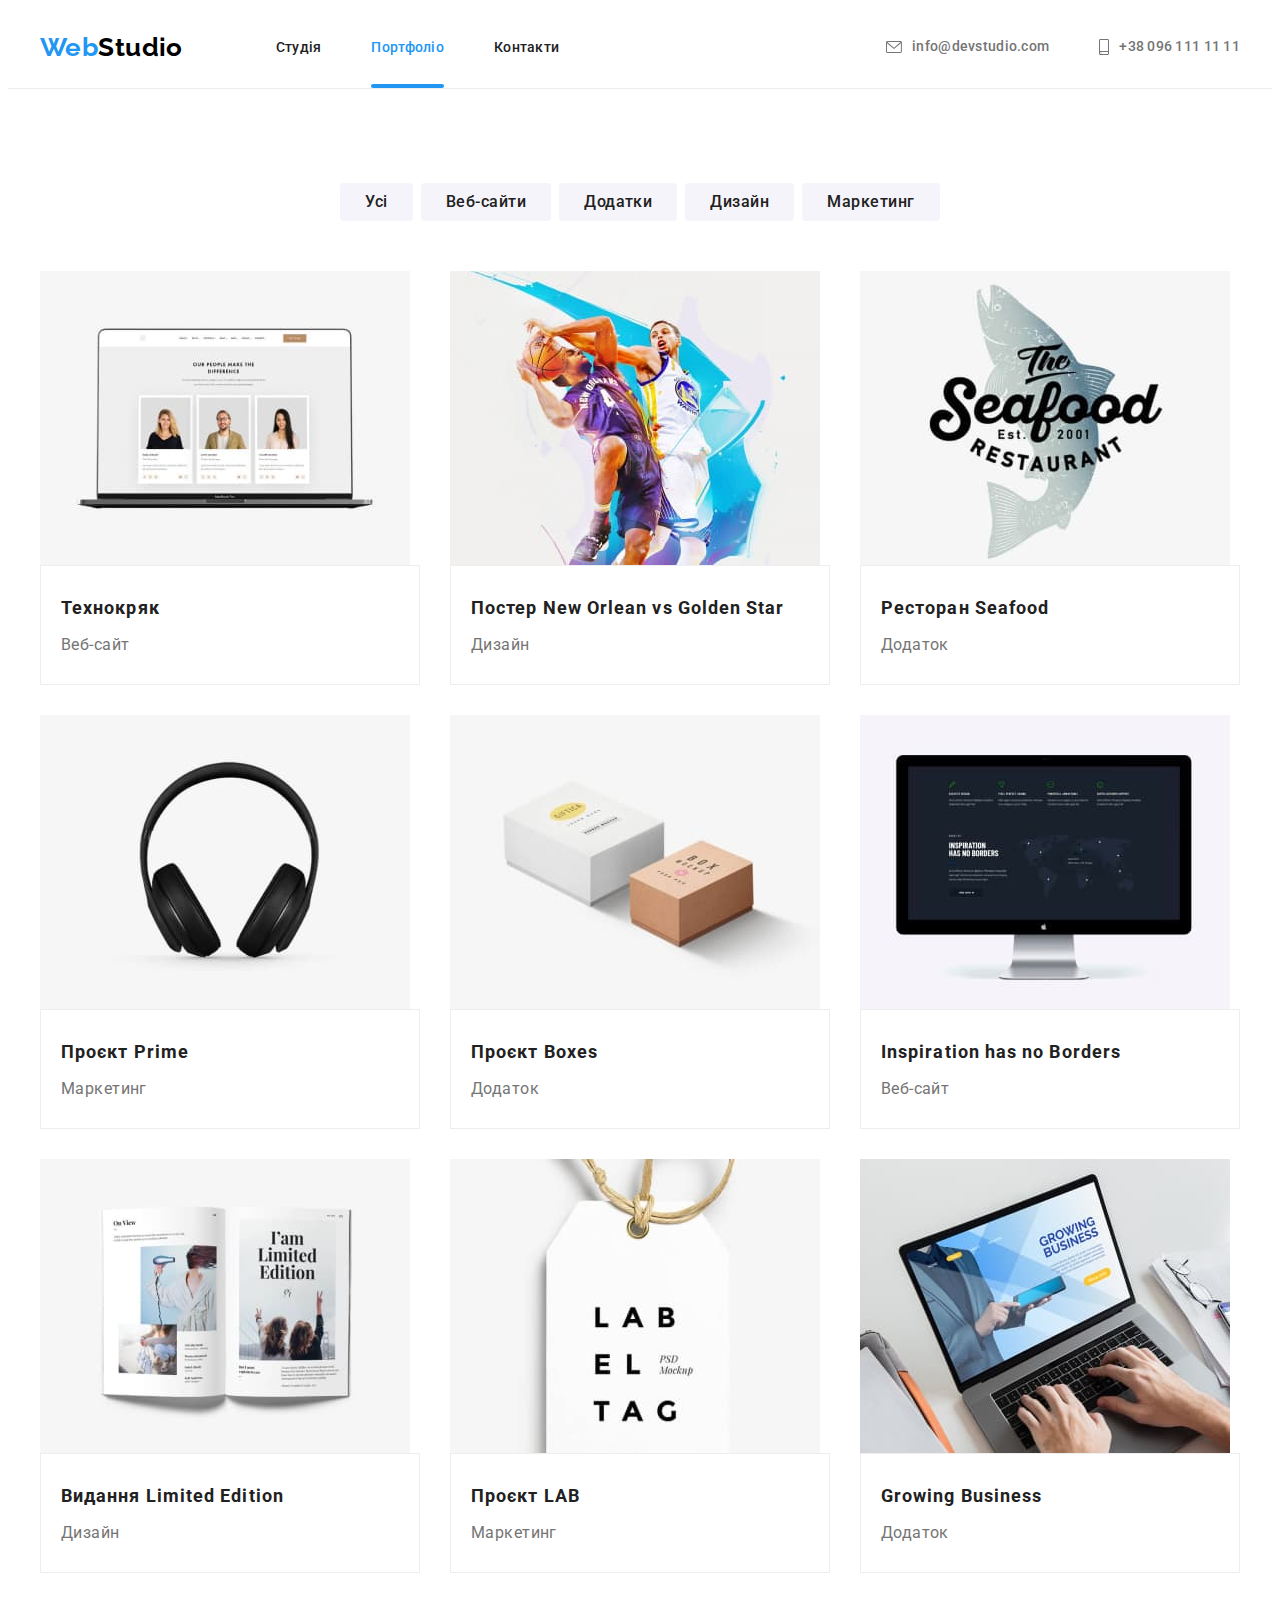
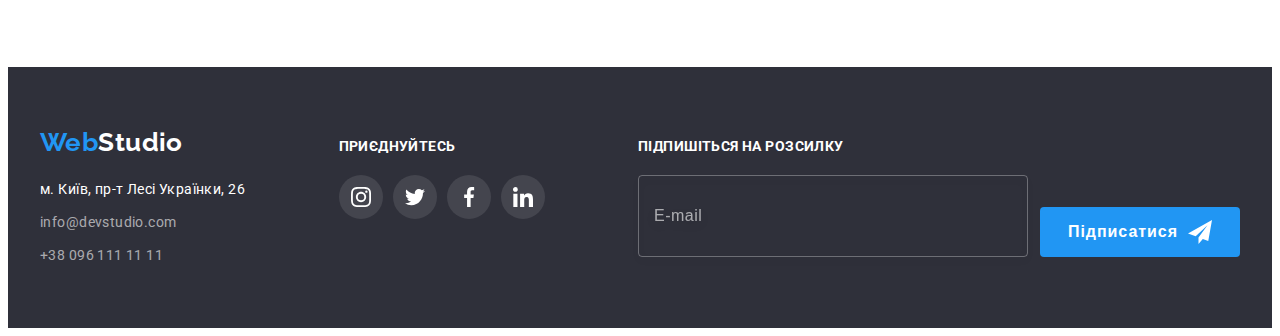
==== portfolio.html @ f3a1c40e "Initial commit" ====
<!DOCTYPE html>
<html lang="uk">
  <head>
    <meta charset="UTF-8" />
    <meta http-equiv="X-UA-Compatible" content="IE=edge" />
    <meta name="viewport" content="width=device-width, initial-scale=1.0" />
    <title>Portfolio</title>
    <link rel="preconnect" href="https://fonts.googleapis.com" />
    <link rel="preconnect" href="https://fonts.gstatic.com" crossorigin />
    <link
      href="https://fonts.googleapis.com/css2?family=Raleway:wght@700&family=Roboto:wght@400;500;700;900&display=swap"
      rel="stylesheet"
    />
    <link
      rel="stylesheet"
      href="https://cdnjs.cloudflare.com/ajax/libs/modern-normalize/1.1.0/modern-normalize.min.css"
      integrity="sha512-wpPYUAdjBVSE4KJnH1VR1HeZfpl1ub8YT/NKx4PuQ5NmX2tKuGu6U/JRp5y+Y8XG2tV+wKQpNHVUX03MfMFn9Q=="
      crossorigin="anonymous"
      referrerpolicy="no-referrer"
    />
    <link rel="stylesheet" href="./css/main.min.css" />
  </head>
  <body>
    <header class="header header--bottomline header--interval">
      <div class="container header__position">
        <nav class="header__navigation">
          <a class="logo logo--blue logo--right link" href="./index.html"
            >Web<span class="logo logo--black">Studio</span>
          </a>

          <ul class="header__list list">
            <li class="header__item">
              <a class="header__link link" href="./index.html">Студія</a>
            </li>
            <li class="header__item">
              <a class="header__link link current" href="./portfolio.html"
                >Портфоліо</a
              >
            </li>
            <li class="header__item">
              <a class="header__link link" href="">Контакти</a>
            </li>
          </ul>
        </nav>
        <ul class="header-contacts list">
          <li class="header-contacts__item">
            <a
              class="header-contacts__link link"
              href="mailto:info@devstudio.com"
            >
              <svg class="header-contacts__icon" width="16" height="12">
                <use href="./img/symbol-defs.svg#icon-envelope"></use>
              </svg>
              info@devstudio.com
            </a>
          </li>
          <li class="header-contacts__item">
            <a href="tel:+380961111111" class="header-contacts__link link">
              <svg class="header-contacts__icon" width="10" height="16">
                <use href="./img/symbol-defs.svg#icon-smartphone"></use>
              </svg>
              +38 096 111 11 11
            </a>
          </li>
        </ul>
      </div>
    </header>
    <main>
      <section class="section-portfolio section">
        <div class="container">
          <h1 class="portfolio__title visually-hidden">Портфоліо</h1>
          <ul class="button-list">
            <li class="button-item list">
              <button class="button-title btn" type="button">Усі</button>
            </li>
            <li class="button-item list">
              <button class="button-title btn" type="button">Веб-сайти</button>
            </li>
            <li class="button-item list">
              <button class="button-title btn" type="button">Додатки</button>
            </li>
            <li class="button-item list">
              <button class="button-title btn" type="button">Дизайн</button>
            </li>
            <li class="button-item list">
              <button class="button-title btn" type="button">Маркетинг</button>
            </li>
          </ul>
          <ul class="galery-list list">
            <li class="galery-item">
              <a href="" class="galery-link link">
                <div class="galery-image">
                  <img
                    src="./img/portf-1.jpeg"
                    alt="Монітор ноутбука"
                    width="370"
                    height="294"
                  />
                  <div class="galery-overlay">
                    <p class="galery-overlay-content">
                      Ресурс пропонує комплексні пропозиції з різним рівнем
                      функціоналу та сервісів. Все це дозволить відвідувачу
                      отримати вичерпні відомості про компанію чи приватну
                      особу.
                    </p>
                  </div>
                </div>
                <div class="galery-card">
                  <h3 class="galery-title">Технокряк</h3>
                  <p class="galery-text">Веб-сайт</p>
                </div>
              </a>
            </li>
            <li class="galery-item">
              <a href="" class="galery-link link">
                <div class="galery-image">
                  <img
                    src="./img/portf-2.jpeg"
                    alt="два баскетболісти"
                    width="370"
                    height="294"
                  />
                  <div class="galery-overlay">
                    <p class="galery-overlay-content">
                      Ресурс пропонує комплексні пропозиції з різним рівнем
                      функціоналу та сервісів. Все це дозволить відвідувачу
                      отримати вичерпні відомості про компанію чи приватну
                      особу.
                    </p>
                  </div>
                </div>
                <div class="galery-card">
                  <h3 class="galery-title">
                    Постер <span lang="en">New Orlean vs Golden Star</span>
                  </h3>
                  <p class="galery-text">Дизайн</p>
                </div>
              </a>
            </li>
            <li class="galery-item">
              <a href="" class="galery-link link">
                <div class="galery-image">
                  <img
                    src="./img/portf-3.jpeg"
                    alt="Логотип ресторану"
                    width="370"
                    height="294"
                  />
                  <div class="galery-overlay">
                    <p class="galery-overlay-content">
                      Ресурс пропонує комплексні пропозиції з різним рівнем
                      функціоналу та сервісів. Все це дозволить відвідувачу
                      отримати вичерпні відомості про компанію чи приватну
                      особу.
                    </p>
                  </div>
                </div>
                <div class="galery-card">
                  <h3 class="galery-title">
                    Ресторан <span lang="en">Seafood</span>
                  </h3>
                  <p class="galery-text">Додаток</p>
                </div>
              </a>
            </li>
            <li class="galery-item">
              <a href="" class="galery-link link">
                <div class="galery-image">
                  <img
                    src="./img/portf-4.jpeg"
                    alt="Навушники"
                    width="370"
                    height="294"
                  />
                  <div class="galery-overlay">
                    <p class="galery-overlay-content">
                      Ресурс пропонує комплексні пропозиції з різним рівнем
                      функціоналу та сервісів. Все це дозволить відвідувачу
                      отримати вичерпні відомості про компанію чи приватну
                      особу.
                    </p>
                  </div>
                </div>
                <div class="galery-card">
                  <h3 class="galery-title">
                    Проєкт <span lang="en">Prime</span>
                  </h3>
                  <p class="galery-text">Маркетинг</p>
                </div>
              </a>
            </li>
            <li class="galery-item">
              <a href="" class="galery-link link">
                <div class="galery-image">
                  <img
                    src="./img/portf-5.jpeg"
                    alt="Дві коробки"
                    width="370"
                    height="294"
                  />
                  <div class="galery-overlay">
                    <p class="galery-overlay-content">
                      Ресурс пропонує комплексні пропозиції з різним рівнем
                      функціоналу та сервісів. Все це дозволить відвідувачу
                      отримати вичерпні відомості про компанію чи приватну
                      особу.
                    </p>
                  </div>
                </div>
                <div class="galery-card">
                  <h3 class="galery-title">
                    Проєкт <span lang="en">Boxes</span>
                  </h3>
                  <p class="galery-text">Додаток</p>
                </div>
              </a>
            </li>
            <li class="galery-item">
              <a href="" class="galery-link link">
                <div class="galery-image">
                  <img
                    src="./img/portf-6.jpeg"
                    alt="Монітор компьютера"
                    width="370"
                    height="294"
                  />
                  <div class="galery-overlay">
                    <p class="galery-overlay-content">
                      Ресурс пропонує комплексні пропозиції з різним рівнем
                      функціоналу та сервісів. Все це дозволить відвідувачу
                      отримати вичерпні відомості про компанію чи приватну
                      особу.
                    </p>
                  </div>
                </div>
                <div class="galery-card">
                  <h3 class="galery-title" lang="en">
                    Inspiration has no Borders
                  </h3>
                  <p class="galery-text">Веб-сайт</p>
                </div>
              </a>
            </li>
            <li class="galery-item">
              <a href="" class="galery-link link">
                <div class="galery-image">
                  <img
                    src="./img/portf-7.jpeg"
                    alt="Розкритий журнал"
                    width="370"
                    height="294"
                  />
                  <div class="galery-overlay">
                    <p class="galery-overlay-content">
                      Ресурс пропонує комплексні пропозиції з різним рівнем
                      функціоналу та сервісів. Все це дозволить відвідувачу
                      отримати вичерпні відомості про компанію чи приватну
                      особу.
                    </p>
                  </div>
                </div>
                <div class="galery-card">
                  <h3 class="galery-title">
                    Видання <span lang="en">Limited Edition</span>
                  </h3>
                  <p class="galery-text">Дизайн</p>
                </div>
              </a>
            </li>
            <li class="galery-item">
              <a href="" class="galery-link link">
                <div class="galery-image">
                  <img
                    src="./img/portf-8.jpeg"
                    alt="Ярлик"
                    width="370"
                    height="294"
                  />
                  <div class="galery-overlay">
                    <p class="galery-overlay-content">
                      Ресурс пропонує комплексні пропозиції з різним рівнем
                      функціоналу та сервісів. Все це дозволить відвідувачу
                      отримати вичерпні відомості про компанію чи приватну
                      особу.
                    </p>
                  </div>
                </div>
                <div class="galery-card">
                  <h3 class="galery-title">
                    Проєкт <span lang="en">LAB</span>
                  </h3>
                  <p class="galery-text">Маркетинг</p>
                </div>
              </a>
            </li>
            <li class="galery-item">
              <a href="" class="galery-link link">
                <div class="galery-image">
                  <img
                    src="./img/portf-9.jpeg"
                    alt="Ноутбук"
                    width="370"
                    height="294"
                  />
                  <div class="galery-overlay">
                    <p class="galery-overlay-content">
                      Ресурс пропонує комплексні пропозиції з різним рівнем
                      функціоналу та сервісів. Все це дозволить відвідувачу
                      отримати вичерпні відомості про компанію чи приватну
                      особу.
                    </p>
                  </div>
                </div>
                <div class="galery-card">
                  <h3 class="galery-title" lang="en">Growing Business</h3>
                  <p class="galery-text">Додаток</p>
                </div>
              </a>
            </li>
          </ul>
        </div>
      </section>
    </main>
    <footer class="footer">
      <div class="container footer__position">
        <div class="footer__content">
          <a class="logo logo--blue link" href="./index.html"
            >Web<span class="logo logo--white">Studio</span>
          </a>
          <address class="adress adress--top">
            <ul class="adress__list list">
              <li class="adress__item">
                <a
                  class="adress__geolink link"
                  href="https://goo.gl/maps/qnxu2ppHanYmHoTc9"
                  target="_blank"
                  rel="noopener noreferrer nofollow"
                  >м. Київ, пр-т Лесі Українки, 26</a
                >
              </li>
              <li class="adress__item">
                <a class="adress__link link" href="mailto:info@devstudio.com"
                  >info@devstudio.com</a
                >
              </li>
              <li class="adress__item">
                <a class="adress__link link" href="tel:+380961111111"
                  >+38 096 111 11 11</a
                >
              </li>
            </ul>
          </address>
        </div>
        <div class="footer__social">
          <h2 class="footer__title">Приєднуйтесь</h2>
          <ul class="social-list list">
            <li class="social-list__item">
              <a class="social-list__link social-list__link--theme-m" href="">
                <svg class="social-list__icon" width="20" height="20">
                  <use href="./img/symbol-defs.svg#icon-instagram"></use>
                </svg>
              </a>
            </li>
            <li class="social-list__item">
              <a class="social-list__link social-list__link--theme-m" href="">
                <svg class="social-list__icon" width="20" height="20">
                  <use href="./img/symbol-defs.svg#icon-twitter"></use>
                </svg>
              </a>
            </li>
            <li class="social-list__item">
              <a class="social-list__link social-list__link--theme-m" href="">
                <svg class="social-list__icon" width="20" height="20">
                  <use href="./img/symbol-defs.svg#icon-facebook"></use>
                </svg>
              </a>
            </li>
            <li class="social-list__item">
              <a class="social-list__link social-list__link--theme-m" href="">
                <svg class="social-list__icon" width="20" height="20">
                  <use href="./img/symbol-defs.svg#icon-linkedin"></use>
                </svg>
              </a>
            </li>
          </ul>
        </div>
        <form class="footer__form footer__form--position">
          <div class="footer__sub">
            <label for="user_email" class="footer__label"
              >Підпишіться на розсилку</label
            >
            <input
              class="footer__email"
              type="email"
              name="email"
              id="user_email"
              placeholder="E-mail"
            />
          </div>
          <button
            class="button button--size-m button--content-position"
            type="submit"
          >
            Підписатися
            <svg class="clients-icon" width="24" height="24">
              <use href="./img/symbol-defs.svg#icon-icon-send"></use>
            </svg>
          </button>
        </form>
      </div>
    </footer>
  </body>
</html>
---- css/main.min.css ----
.visually-hidden{position:absolute;width:1px;height:1px;margin:-1px;border:0;padding:0;white-space:nowrap;-webkit-clip-path:inset(100%);clip-path:inset(100%);clip:rect(0 0 0 0);overflow:hidden}:root{--accent-color: #2196F3;--border-color: #F5F4FA;--button-color: #2196F3;--command-backgroud: #F5F4FA;--contacts-link: #757575;--first-font-size: 16px;--footer-adresscolor: #FFFFFF;--footer-background: #2F303A;--header-link: #212121;--hero-backgroud: #2F303A;--label-color: #757575;--link-color: #afb1b8;--logo-black: #000000;--logo-blue: #2196F3;--logo-white: #FFFFFF;--main-color: #FFFFFF;--modal-background: #FFFFFF;--second-title-color: #212121;--second-font: "Raleway", "sans-serif";--second-font-size: 14px;--thrid-title-color: #212121;--text-color: #757575;--typical-lh: 1.19}body{font-family:"Roboto","sans-serif";background-color:var(--main-color);letter-spacing:.03em;font-size:14px;color:var(--thrid-title-color)}.container{width:1200px;padding-left:15px;padding-right:15px;margin:0 auto}p,h1,h2,h3,h4,h5,h6{margin:0}ul,ol{margin:0;padding-left:0}button{cursor:pointer;margin:0}address{font-style:normal}img{display:block}.list{list-style:none}.link{text-decoration:none}.adress__list{line-height:1.71}.adress--top{margin-top:20px}.adress__geolink{color:var(--footer-adresscolor)}.adress__item{margin-bottom:9px}.adress__item:last-child{margin:0}.adress__link{color:rgba(255,255,255,.6);transition-property:color;transition-duration:250ms;transition-timing-function:cubic-bezier(0.4, 0, 0.2, 1)}.adress__link:hover,.adress__link:focus{color:var(--accent-color)}.btn{font-family:inherit;font-style:normal;font-weight:500;font-size:var(--first-font-size);line-height:1.62;text-align:center;letter-spacing:.03em;color:#212121;background-color:var(--border-color);border-radius:4px;border:var(--border-color);transition-property:background-color,box-shadow;transition-duration:250ms;transition-timing-function:cubic-bezier(0.4, 0, 0.2, 1)}.btn:hover,.btn:focus{border:var(--accent-color);background-color:var(--accent-color);color:var(--main-color);box-shadow:0px 1px 1px rgba(0,0,0,.12),0px 4px 4px rgba(0,0,0,.06),1px 4px 6px rgba(0,0,0,.16)}.button{font-weight:700;font-size:var(--first-font-size);line-height:1.88;letter-spacing:.06em;color:var(--main-color);background:var(--button-color);border-radius:4px;border:none;transition-property:background-color;transition-duration:250ms;transition-timing-function:cubic-bezier(0.4, 0, 0.2, 1)}.button:focus,.button:hover{background-color:#188ce8}.button--size-s{padding:10px 0;width:216px}.button--size-m{padding:10px 0;width:200px}.button--content-position{display:flex;justify-content:center;align-items:center;gap:10px}.check{display:flex;justify-content:center;align-items:center;gap:8px}.check--bottom{margin-bottom:30px}.check__label{margin:0;font-size:14px;line-height:1.7;letter-spacing:.03em;display:flex;align-items:center;position:relative;color:var(--label-color)}.check__input{display:inline-block;position:absolute;width:1px;height:1px;margin:-1px;padding:0;border:0;clip:rect(0 0 0 0);overflow:hidden}.check__icon{display:inline-block;width:16px;height:15px;border:2px solid;border-radius:3px;margin-right:8px;position:relative}.check__input:checked+.check__icon{background-color:var(--accent-color);border-color:var(--accent-color)}.check__input:focus+.check__icon{border-color:var(--accent-color)}.check__icon--normal{border-color:#212121;background-color:#fff}.check__point{position:absolute;top:50%;left:50%;transform:translate(-50%, -50%)}.check__link--accent{color:var(--accent-color)}.logo--right{margin-right:93px}.logo{font-family:var(--second-font);font-style:normal;font-weight:700;font-size:26px;line-height:var(--typical-lh)}.logo--blue{color:var(--logo-blue)}.logo--black{color:var(--logo-black)}.logo--white{color:var(--logo-white)}.backdrop{position:fixed;top:0;width:100%;height:100%;background-color:rgba(0,0,0,.2);transition:opasity 300ms linear,visibility 300ms linear}.backdrop__modal{position:absolute;top:50%;left:50%;transform:translate(-50%, -50%) scale(1);transition:transform 300ms linear;width:528px;min-height:581px;background:var(--modal-background);box-shadow:0px 1px 3px rgba(0,0,0,.12),0px 1px 1px rgba(0,0,0,.14),0px 2px 1px rgba(0,0,0,.2);border-radius:4px;padding:40px}.backdrop.is-hidden .backdrop__modal{transform:translate(-50%, -50%) scale(0)}.backdrop__button{position:absolute;top:8px;right:8px;width:30px;height:30px;background:var(--modal-background);border:1px solid rgba(0,0,0,.1);border-radius:50%;display:flex;align-items:center;justify-content:center;padding:0;outline:none}.backdrop__button:focus{fill:var(--accent-color);border-color:var(--accent-color)}.backdrop__button--accent{transition-property:border-color;transition-duration:250ms;transition-timing-function:cubic-bezier(0.4, 0, 0.2, 1)}.backdrop__close{fill:#000}.backdrop__close:hover,.backdrop__close:focus{fill:var(--accent-color)}.backdrop__close--accent{transition-property:fill;transition-duration:250ms;transition-timing-function:cubic-bezier(0.4, 0, 0.2, 1)}.is-hidden{opacity:0;visibility:hidden;pointer-events:none}.form__title{font-size:20px;line-height:1.15;color:var(--second-title-color);width:100%;text-align:center;margin-bottom:12px}.form__item{display:flex;flex-direction:column;margin-bottom:10px}.form__item--bottom{margin-bottom:20px}.form__label{font-size:12px;line-height:1.17;letter-spacing:.01em;color:var(--label-color);margin-bottom:4px}.form__input{position:relative}.form__data{width:100%;height:40px;font:inherit;padding:12px 11px 12px 40px;border:1px solid rgba(33,33,33,.2);border-radius:4px;transition-property:border-color,color;transition-duration:250ms;transition-timing-function:cubic-bezier(0.4, 0, 0.2, 1);outline:none}.form__data:focus{border-color:var(--accent-color)}.form__icon{position:absolute;top:50%;left:10px;transform:translateY(-50%);fill:#000}.form__data:focus+.form__icon{fill:var(--accent-color)}.form__item textarea{width:100%;height:120px;padding:12px 16px;outline:none;border:1px solid rgba(33,33,33,.2);border-radius:4px;resize:none;transition-property:border-color;transition-duration:250ms;transition-timing-function:cubic-bezier(0.4, 0, 0.2, 1)}.form__item textarea::-moz-placeholder{font-family:"Roboto";font-style:normal;font-weight:400;font-size:12px;line-height:1.17;letter-spacing:.01em;color:rgba(117,117,117,.5)}.form__item textarea:-ms-input-placeholder{font-family:"Roboto";font-style:normal;font-weight:400;font-size:12px;line-height:1.17;letter-spacing:.01em;color:rgba(117,117,117,.5)}.form__item textarea::placeholder{font-family:"Roboto";font-style:normal;font-weight:400;font-size:12px;line-height:1.17;letter-spacing:.01em;color:rgba(117,117,117,.5)}.form__item textarea:focus{border-color:var(--accent-color)}.form-button{display:flex;flex-direction:column;align-items:center}.section{padding:94px 0}.social-list{display:flex;justify-content:center;gap:10px}.social-list__icon{fill:currentColor}.social-list__link{width:44px;height:44px;border-radius:50%;display:flex;align-items:center;justify-content:center;transition-property:color,background-color;transition-duration:250ms;transition-timing-function:cubic-bezier(0.4, 0, 0.2, 1)}.social-list__link:hover,.social-list__link:focus{background-color:var(--accent-color);color:var(--main-color)}.social-list__link--theme-s{background-color:var(--main-color);color:var(--link-color)}.social-list__link--theme-m{background-color:rgba(255,255,255,.1);color:var(--main-color)}.title{font-size:36px;line-height:1.17;text-align:center}.title--theme{color:var(--second-title-color);margin-bottom:50px}.advanteges__icon{width:270px;height:120px;background-color:var(--command-backgroud);border-radius:4px;display:flex;justify-content:center;align-items:center;margin-bottom:30px}.advanteges__list{display:flex;flex-wrap:wrap;gap:30px}.advanteges__title{font-size:var(--second-font-size);line-height:1.14;text-transform:uppercase;margin-bottom:10px}.advanteges__item{width:270px}.advanteges__text{line-height:1.71;color:var(--text-color)}.clients__list{display:flex;gap:30px}.clients__icon{fill:currentColor}.clients__link{display:flex;width:170px;height:92px;border:1px solid var(--link-color);border-radius:4px;align-items:center;justify-content:center;color:var(--link-color);transition-property:color,border-color;transition-duration:250ms;transition-timing-function:cubic-bezier(0.4, 0, 0.2, 1)}.clients__link:hover,.clients__link:focus{border-color:var(--accent-color);color:var(--accent-color)}.command{background-color:var(--command-backgroud)}.command__list{display:flex;gap:30px}.command__item{background:var(--main-color);box-shadow:0px 1px 3px rgba(0,0,0,.12),0px 1px 1px rgba(0,0,0,.14),0px 2px 1px rgba(0,0,0,.2);border-radius:0px 0px 4px 4px;width:calc((100% - 90px)/4)}.command__card{padding:30px 0}.command__name{font-weight:500;font-size:var(--first-font-size);line-height:var(--typical-lh);text-align:center;margin-bottom:10px}.command__position{font-size:var(--first-font-size);line-height:1.19;text-align:center;color:var(--text-color);margin-bottom:16px}.header--interval{padding:24px 0 25px}.header__position{display:flex;align-items:center}.header__navigation{display:flex;align-items:center}.header__link{font-weight:500;line-height:1.14;letter-spacing:.02em;color:var(--header-link);transition-property:color;transition-duration:250ms;transition-timing-function:cubic-bezier(0.4, 0, 0.2, 1)}.header__link:hover,.header__link:focus{color:var(--accent-color)}.header__item{position:relative}.header__list .header__link.current{color:var(--accent-color)}.header__list .header__link.current::after{position:absolute;bottom:-32px;content:"";display:block;width:100%;height:4px;background:var(--accent-color);border-radius:2px}.header__list{width:281px;display:flex;gap:50px}.header-contacts__link{font-weight:500;line-height:1.14;letter-spacing:.02em;color:var(--contacts-link);display:flex;align-items:center;transition-property:color;transition-duration:250ms;transition-timing-function:cubic-bezier(0.4, 0, 0.2, 1)}.header-contacts__link:hover{color:var(--accent-color)}.header-contacts__icon{margin-right:10px;fill:currentColor}.header-contacts{display:flex;gap:50px;margin-left:auto}.header--bottomline{border-bottom:1px solid #ececec}.hero{background-color:var(--hero-backgroud);padding:200px 0;text-align:center;background-image:linear-gradient(rgba(47, 48, 58, 0.4), rgba(47, 48, 58, 0.4)),url(../img/hero.jpeg);background-repeat:no-repeat;background-position:center;background-size:cover;max-width:1600px;margin:0 auto}.hero__title{font-weight:900;font-size:44px;line-height:1.36;text-align:center;letter-spacing:.06em;text-transform:uppercase;color:var(--main-color);box-sizing:border-box;margin:0 auto 30px;width:696px}.footer{background:var(--footer-background);padding:60px 0}.footer__title{font-family:"Roboto";font-style:normal;font-weight:700;font-size:var(--second-font-size);line-height:1.14;letter-spacing:.03em;text-transform:uppercase;color:var(--main-color);margin-bottom:20px}.footer__position{display:flex;align-items:baseline;justify-content:space-between}.footer__form--position{display:flex;align-items:flex-end;gap:12px}.footer__label{font-weight:700;line-height:1.14;text-transform:uppercase;color:var(--footer-adresscolor);width:207px;display:block;margin-bottom:20px}.footer__form input{color:var(--main-color);width:358px;height:50px;border:1px solid rgba(255,255,255,.3);filter:drop-shadow(0px 4px 4px rgba(0, 0, 0, 0.15));border-radius:4px;background-color:rgba(0,0,0,0);padding:15px;margin:0}.footer__form input::-moz-placeholder{font-weight:400;font-size:16px;line-height:1.25px;letter-spacing:.03em;color:rgba(255,255,255,.6)}.footer__form input:-ms-input-placeholder{font-weight:400;font-size:16px;line-height:1.25px;letter-spacing:.03em;color:rgba(255,255,255,.6)}.footer__form input::placeholder{font-weight:400;font-size:16px;line-height:1.25px;letter-spacing:.03em;color:rgba(255,255,255,.6)}.button-list{display:flex;justify-content:center;gap:8px;margin-bottom:50px}.button-title{padding:6px 22px}.button-title:first-child{padding:6px 25px}.galery-list{display:flex;flex-wrap:wrap;gap:30px}.galery-card{border:1px solid #eee;padding:24px 20px}.galery-title{font-size:18px;line-height:2;letter-spacing:.06em;color:var(--thrid-title-color);margin-bottom:4px}.galery-item{width:calc((100% - 60px)/3)}.galery-link{display:block;transition-property:box-shadow;transition-duration:250ms;transition-timing-function:cubic-bezier(0.4, 0, 0.2, 1)}.galery-link:hover{box-shadow:0px 1px 1px rgba(0,0,0,.12),0px 4px 4px rgba(0,0,0,.06),1px 4px 6px rgba(0,0,0,.16)}.galery-text{font-size:var(--first-font-size);line-height:1.88;color:var(--text-color)}.galery-image{position:relative;overflow:hidden}.galery-overlay{position:absolute;width:100%;height:100%;bottom:0;right:0;transform:translateY(100%);transition-property:transform;transition-duration:250ms;transition-timing-function:cubic-bezier(0.4, 0, 0.2, 1);overflow:auto}.galery-link:hover .galery-overlay{transform:translateY(0)}.galery-overlay-content{font-size:18px;line-height:1.56;letter-spacing:.03em;color:var(--main-color);padding:63px 24px;background:rgba(33,150,243,.9)}.work{padding:0 0 94px}.work__list{display:flex;gap:30px}.work__item{position:relative;width:calc((100% - 60px)/3)}.work__name{position:absolute;bottom:0px;font-style:normal;font-weight:700;font-size:var(--second-font-size);line-height:1.14;text-align:center;letter-spacing:.03em;text-transform:uppercase;width:100%;padding:27px 0}.work__name--theme{color:var(--main-color);background-color:rgba(47,48,58,.8)}/*# sourceMappingURL=main.min.css.map */
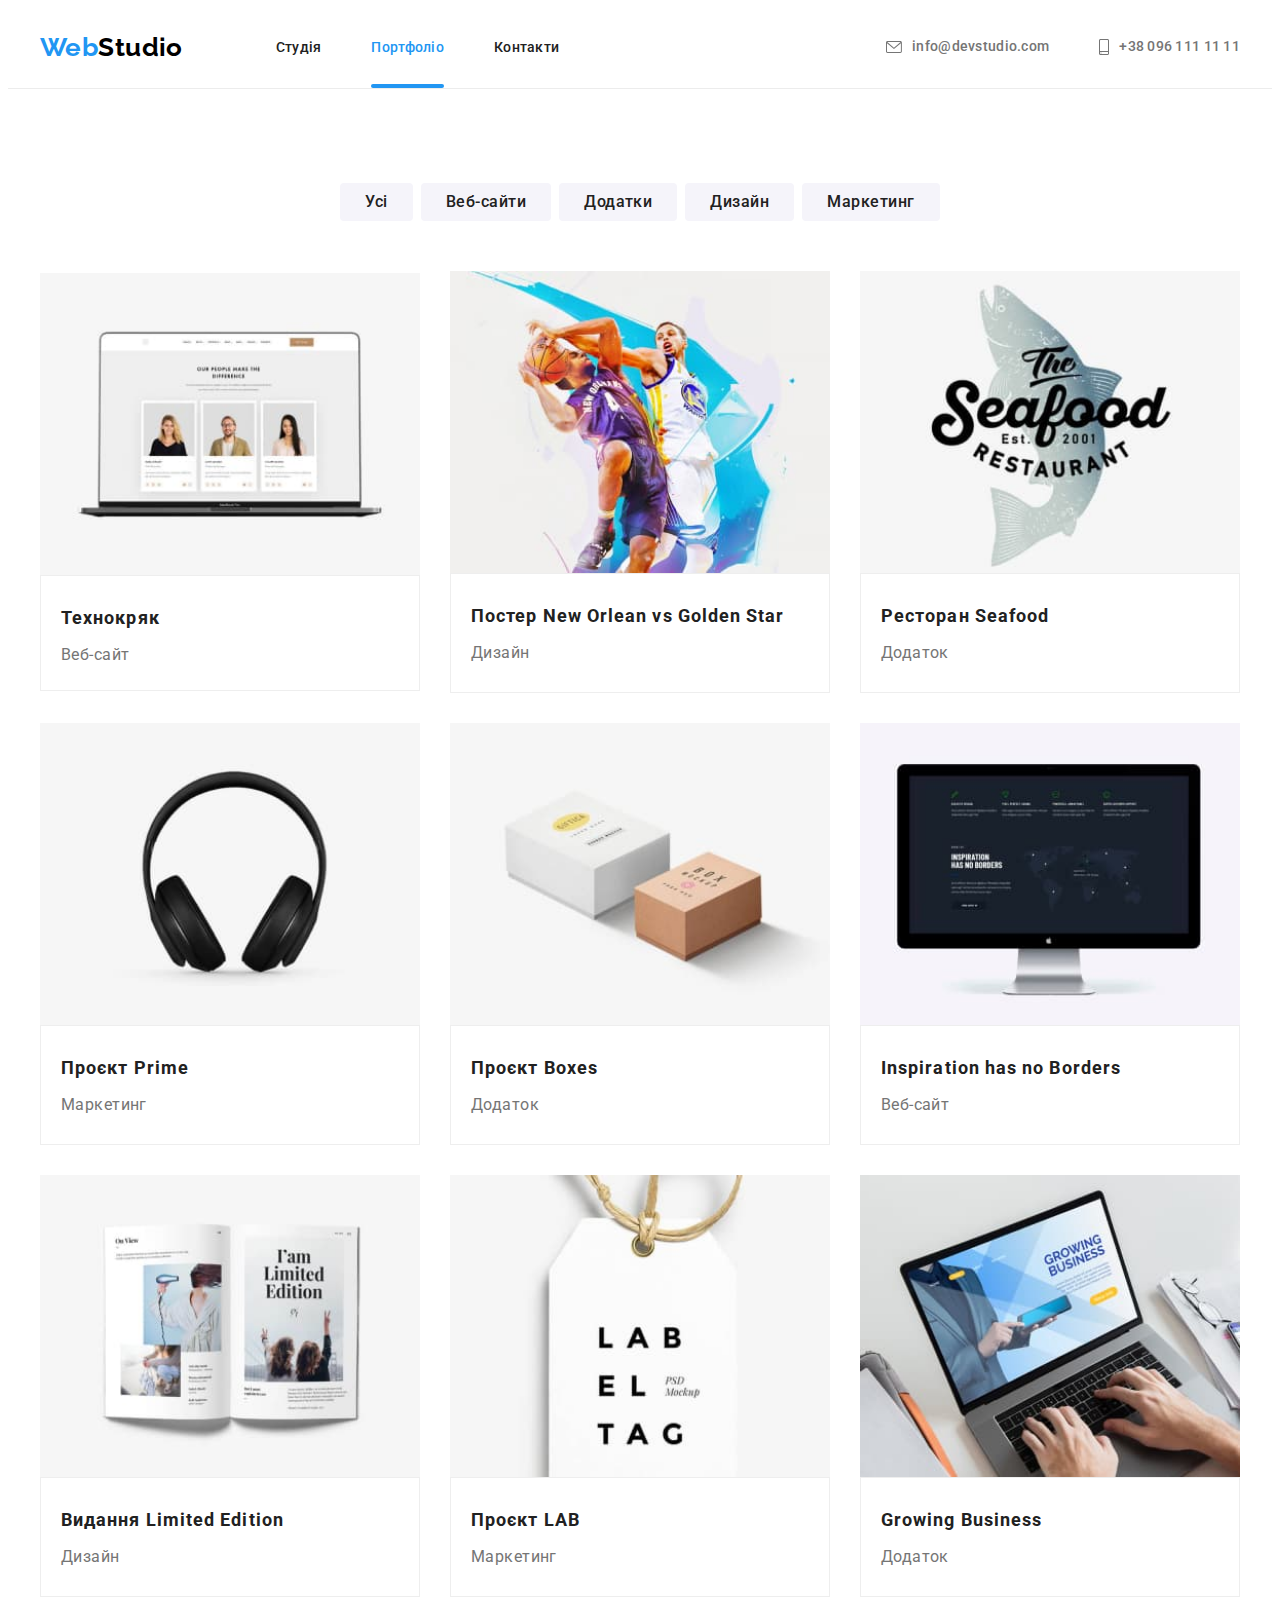
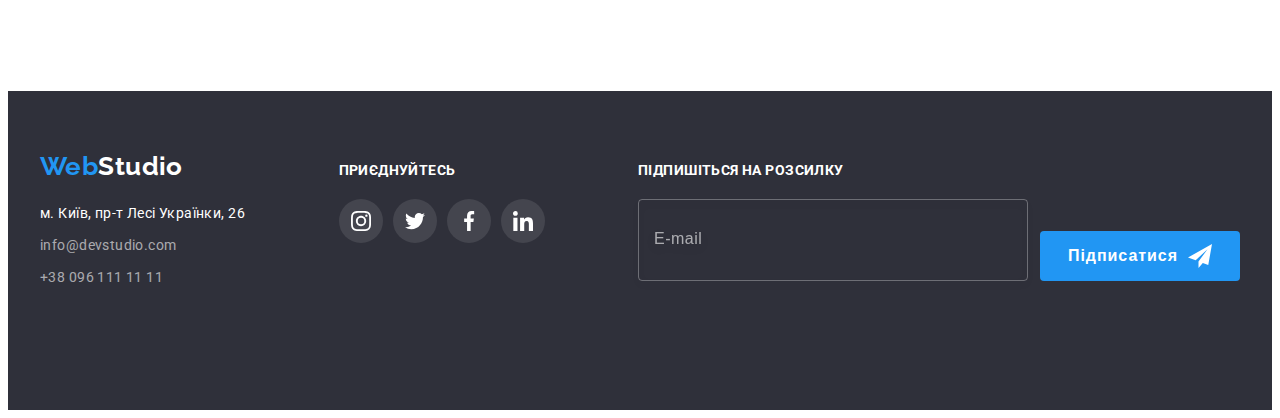
==== commit 696cfb1a: "адаптивна верстка" ====
--- a/portfolio.html
+++ b/portfolio.html
@@ -63,6 +63,77 @@
             </a>
           </li>
         </ul>
+        <button type="button" class="mob-open" data-menu-open>
+          <svg class="mob-open__icon" width="40" height="40">
+            <use href="./img/symbol-defs.svg#icon-mob-menu-open"></use>
+          </svg>
+        </button>
+      </div>
+      <div class="mob-container">
+        <div class="mob-menu is-hidden" data-menu>
+          <div class="mob-menu__top">
+            <button type="button" class="mob-close" data-menu-close>
+            <svg class="mob-close__icon" width="40" height="40">
+              <use href="./img/symbol-defs.svg#icon-mob-menu-close"></use>
+            </svg>
+          </button>
+          <ul class="mob-menu__list list">
+            <li class="mob-menu__item">
+              <a class="mob-menu__link link " href="./index.html"
+                >Студія</a
+              >
+            </li>
+            <li class="mob-menu__item">
+              <a class="mob-menu__link link mob-menu__link--accent" href="./portfolio.html"
+                >Портфоліо</a
+              >
+            </li>
+            <li class="mob-menu__item">
+              <a class="mob-menu__link link" href="">Контакти</a>
+            </li>
+          </ul>
+          </div>
+          <div class="mob-menu__bottom">
+            <div class="mob-contacts">
+            <a href="tel:+380961111111" class="mob-contacts__tel link">
+              +38 096 111 11 11
+            </a>
+            <a href="mailto:info@devstudio.com" class="mob-contacts__mail link"
+              >info@devstudio.com
+            </a>
+          </div>
+          <div class="mob-social">
+            <a
+              class="mob-social__link link"
+              href=""
+              target="_blank"
+              rel="noopener noreferrer nofollow"
+              >Instagram</a
+            >
+            <a
+              class="mob-social__link link"
+              href=""
+              target="_blank"
+              rel="noopener noreferrer nofollow"
+              >Twitter</a
+            >
+            <a
+              class="mob-social__link link"
+              href=""
+              target="_blank"
+              rel="noopener noreferrer nofollow"
+              >Facebook</a
+            >
+            <a
+              class="mob-social__link link mob-social__link--margin-not"
+              href=""
+              target="_blank"
+              rel="noopener noreferrer nofollow"
+              >Linkedin</a
+            >
+          </div>
+          </div>
+        </div>
       </div>
     </header>
     <main>
@@ -90,22 +161,44 @@
             <li class="galery-item">
               <a href="" class="galery-link link">
                 <div class="galery-image">
-                  <img
-                    src="./img/portf-1.jpeg"
-                    alt="Монітор ноутбука"
-                    width="370"
-                    height="294"
-                  />
-                  <div class="galery-overlay">
-                    <p class="galery-overlay-content">
-                      Ресурс пропонує комплексні пропозиції з різним рівнем
-                      функціоналу та сервісів. Все це дозволить відвідувачу
-                      отримати вичерпні відомості про компанію чи приватну
-                      особу.
-                    </p>
-                  </div>
-                </div>
-                <div class="galery-card">
+                  <picture>
+                    <source
+                      srcset="
+                        ./img/portfolio/portf-1_1x.jpeg 1x,
+                        ./img/portfolio/portf-1_2x.jpeg 2x
+                      "
+                      media="(min-width: 1200px)"
+                    />
+                    <source
+                      srcset="
+                        ./img/portfolio/portf-1_tablet_1x.jpeg 1x,
+                        ./img/portfolio/portf-1_tablet_2x.jpeg 2x
+                      "
+                      media="(min-width: 768px)"
+                    />
+                    <source
+                      srcset="
+                        ./img/portfolio/portf-1_mob_1x.jpeg 1x,
+                        ./img/portfolio/portf-1_mob_2x.jpeg 2x
+                      "
+                      media="(max-width: 767px)"
+                    />
+                    <img
+                      src="./img/portfolio/portf-1_1x.jpeg"
+                      alt="Монітор ноутбука"
+                      width="450"
+                    />
+                  </picture>
+                  <div class="galery-overlay">
+                    <p class="galery-overlay-content">
+                      Ресурс пропонує комплексні пропозиції з різним рівнем
+                      функціоналу та сервісів. Все це дозволить відвідувачу
+                      отримати вичерпні відомості про компанію чи приватну
+                      особу.
+                    </p>
+                  </div>
+                </div>
+                <div class="galery-card galery-card--bottom">
                   <h3 class="galery-title">Технокряк</h3>
                   <p class="galery-text">Веб-сайт</p>
                 </div>
@@ -114,12 +207,34 @@
             <li class="galery-item">
               <a href="" class="galery-link link">
                 <div class="galery-image">
-                  <img
-                    src="./img/portf-2.jpeg"
-                    alt="два баскетболісти"
-                    width="370"
-                    height="294"
-                  />
+                  <picture>
+                    <source
+                      srcset="
+                        ./img/portfolio/portf-2_1x.jpeg 1x,
+                        ./img/portfolio/portf-2_2x.jpeg 2x
+                      "
+                      media="(min-width: 1200px)"
+                    />
+                    <source
+                      srcset="
+                        ./img/portfolio/portf-2_tablet_1x.jpeg 1x,
+                        ./img/portfolio/portf-2_tablet_2x.jpeg 2x
+                      "
+                      media="(min-width: 768px)"
+                    />
+                    <source
+                      srcset="
+                        ./img/portfolio/portf-2_mob_1x.jpeg 1x,
+                        ./img/portfolio/portf-2_mob_2x.jpeg 2x
+                      "
+                      media="(max-width: 767px)"
+                    />
+                    <img
+                      src="./img/portfolio/portf-2_1x.jpeg"
+                      alt="два баскетболісти"
+                      width="450"
+                    />
+                  </picture>
                   <div class="galery-overlay">
                     <p class="galery-overlay-content">
                       Ресурс пропонує комплексні пропозиції з різним рівнем
@@ -140,12 +255,34 @@
             <li class="galery-item">
               <a href="" class="galery-link link">
                 <div class="galery-image">
-                  <img
-                    src="./img/portf-3.jpeg"
-                    alt="Логотип ресторану"
-                    width="370"
-                    height="294"
-                  />
+                  <picture>
+                    <source
+                      srcset="
+                        ./img/portfolio/portf-3_1x.jpeg 1x,
+                        ./img/portfolio/portf-3_2x.jpeg 2x
+                      "
+                      media="(min-width: 1200px)"
+                    />
+                    <source
+                      srcset="
+                        ./img/portfolio/portf-3_tablet_1x.jpeg 1x,
+                        ./img/portfolio/portf-3_tablet_2x.jpeg 2x
+                      "
+                      media="(min-width: 768px)"
+                    />
+                    <source
+                      srcset="
+                        ./img/portfolio/portf-3_mob_1x.jpeg 1x,
+                        ./img/portfolio/portf-3_mob_2x.jpeg 2x
+                      "
+                      media="(max-width: 767px)"
+                    />
+                    <img
+                      src="./img/portfolio/portf-3_1x.jpeg"
+                      alt="Логотип ресторану"
+                      width="450"
+                    />
+                  </picture>
                   <div class="galery-overlay">
                     <p class="galery-overlay-content">
                       Ресурс пропонує комплексні пропозиції з різним рівнем
@@ -166,12 +303,34 @@
             <li class="galery-item">
               <a href="" class="galery-link link">
                 <div class="galery-image">
-                  <img
-                    src="./img/portf-4.jpeg"
-                    alt="Навушники"
-                    width="370"
-                    height="294"
-                  />
+                  <picture>
+                    <source
+                      srcset="
+                        ./img/portfolio/portf-4_1x.jpeg 1x,
+                        ./img/portfolio/portf-4_2x.jpeg 2x
+                      "
+                      media="(min-width: 1200px)"
+                    />
+                    <source
+                      srcset="
+                        ./img/portfolio/portf-4_tablet_1x.jpeg 1x,
+                        ./img/portfolio/portf-4_tablet_2x.jpeg 2x
+                      "
+                      media="(min-width: 768px)"
+                    />
+                    <source
+                      srcset="
+                        ./img/portfolio/portf-4_mob_1x.jpeg 1x,
+                        ./img/portfolio/portf-4_mob_2x.jpeg 2x
+                      "
+                      media="(max-width: 767px)"
+                    />
+                    <img
+                      src="./img/portfolio/portf-4_1x.jpeg"
+                      alt="Навушники"
+                      width="450"
+                    />
+                  </picture>
                   <div class="galery-overlay">
                     <p class="galery-overlay-content">
                       Ресурс пропонує комплексні пропозиції з різним рівнем
@@ -192,12 +351,34 @@
             <li class="galery-item">
               <a href="" class="galery-link link">
                 <div class="galery-image">
-                  <img
-                    src="./img/portf-5.jpeg"
-                    alt="Дві коробки"
-                    width="370"
-                    height="294"
-                  />
+                  <picture>
+                    <source
+                      srcset="
+                        ./img/portfolio/portf-5_1x.jpeg 1x,
+                        ./img/portfolio/portf-5_2x.jpeg 2x
+                      "
+                      media="(min-width: 1200px)"
+                    />
+                    <source
+                      srcset="
+                        ./img/portfolio/portf-5_tablet_1x.jpeg 1x,
+                        ./img/portfolio/portf-5_tablet_2x.jpeg 2x
+                      "
+                      media="(min-width: 768px)"
+                    />
+                    <source
+                      srcset="
+                        ./img/portfolio/portf-5_mob_1x.jpeg 1x,
+                        ./img/portfolio/portf-5_mob_2x.jpeg 2x
+                      "
+                      media="(max-width: 767px)"
+                    />
+                    <img
+                      src="./img/portfolio/portf-5_1x.jpeg"
+                      alt="Дві коробки"
+                      width="450"
+                    />
+                  </picture>
                   <div class="galery-overlay">
                     <p class="galery-overlay-content">
                       Ресурс пропонує комплексні пропозиції з різним рівнем
@@ -218,12 +399,34 @@
             <li class="galery-item">
               <a href="" class="galery-link link">
                 <div class="galery-image">
-                  <img
-                    src="./img/portf-6.jpeg"
-                    alt="Монітор компьютера"
-                    width="370"
-                    height="294"
-                  />
+                  <picture>
+                    <source
+                      srcset="
+                        ./img/portfolio/portf-6_1x.jpeg 1x,
+                        ./img/portfolio/portf-6_2x.jpeg 2x
+                      "
+                      media="(min-width: 1200px)"
+                    />
+                    <source
+                      srcset="
+                        ./img/portfolio/portf-6_tablet_1x.jpeg 1x,
+                        ./img/portfolio/portf-6_tablet_2x.jpeg 2x
+                      "
+                      media="(min-width: 768px)"
+                    />
+                    <source
+                      srcset="
+                        ./img/portfolio/portf-6_mob_1x.jpeg 1x,
+                        ./img/portfolio/portf-6_mob_2x.jpeg 2x
+                      "
+                      media="(max-width: 767px)"
+                    />
+                    <img
+                      src="./img/portfolio/portf-6_1x.jpeg"
+                      alt="Монітор компьютера"
+                      width="450"
+                    />
+                  </picture>
                   <div class="galery-overlay">
                     <p class="galery-overlay-content">
                       Ресурс пропонує комплексні пропозиції з різним рівнем
@@ -244,12 +447,34 @@
             <li class="galery-item">
               <a href="" class="galery-link link">
                 <div class="galery-image">
-                  <img
-                    src="./img/portf-7.jpeg"
-                    alt="Розкритий журнал"
-                    width="370"
-                    height="294"
-                  />
+                  <picture>
+                    <source
+                      srcset="
+                        ./img/portfolio/portf-7_1x.jpeg 1x,
+                        ./img/portfolio/portf-7_2x.jpeg 2x
+                      "
+                      media="(min-width: 1200px)"
+                    />
+                    <source
+                      srcset="
+                        ./img/portfolio/portf-7_tablet_1x.jpeg 1x,
+                        ./img/portfolio/portf-7_tablet_2x.jpeg 2x
+                      "
+                      media="(min-width: 768px)"
+                    />
+                    <source
+                      srcset="
+                        ./img/portfolio/portf-7_mob_1x.jpeg 1x,
+                        ./img/portfolio/portf-7_mob_2x.jpeg 2x
+                      "
+                      media="(max-width: 767px)"
+                    />
+                    <img
+                      src="./img/portfolio/portf-7_1x.jpeg"
+                      alt="Розкритий журнал"
+                      width="450"
+                    />
+                  </picture>
                   <div class="galery-overlay">
                     <p class="galery-overlay-content">
                       Ресурс пропонує комплексні пропозиції з різним рівнем
@@ -270,12 +495,34 @@
             <li class="galery-item">
               <a href="" class="galery-link link">
                 <div class="galery-image">
-                  <img
-                    src="./img/portf-8.jpeg"
-                    alt="Ярлик"
-                    width="370"
-                    height="294"
-                  />
+                  <picture>
+                    <source
+                      srcset="
+                    ./img/portfolio/portf-8_1x.jpeg 1x,
+                    ./img/portfolio/portf-8_2x.jpeg 2x
+                      "
+                      media="(min-width: 1200px)"
+                    />
+                    <source
+                      srcset="
+                    ./img/portfolio/portf-8_tablet_1x.jpeg 1x,
+                    ./img/portfolio/portf-8_tablet_2x.jpeg 2x
+                      "
+                      media="(min-width: 768px)"
+                    />
+                    <source
+                      srcset="
+                      ./img/portfolio/portf-8_mob_1x.jpeg 1x,
+                      ./img/portfolio/portf-8_mob_2x.jpeg 2x
+                      "
+                      media="(max-width: 767px)"
+                    />
+                    <img
+                      src="./img/portfolio/portf-8_1x.jpeg"
+                      alt="Ярлик"
+                      width="450"
+                    />
+                  </picture>
                   <div class="galery-overlay">
                     <p class="galery-overlay-content">
                       Ресурс пропонує комплексні пропозиції з різним рівнем
@@ -296,12 +543,34 @@
             <li class="galery-item">
               <a href="" class="galery-link link">
                 <div class="galery-image">
-                  <img
-                    src="./img/portf-9.jpeg"
-                    alt="Ноутбук"
-                    width="370"
-                    height="294"
-                  />
+                  <picture>
+                    <source
+                      srcset="
+                        ./img/portfolio/portf-9_1x.jpeg 1x,
+                        ./img/portfolio/portf-9_2x.jpeg 2x
+                      "
+                      media="(min-width: 1200px)"
+                    />
+                    <source
+                      srcset="
+                        ./img/portfolio/portf-9_tablet_1x.jpeg 1x,
+                        ./img/portfolio/portf-9_tablet_2x.jpeg 2x
+                      "
+                      media="(min-width: 768px)"
+                    />
+                    <source
+                      srcset="
+                        ./img/portfolio/portf-9_mob_1x.jpeg 1x,
+                        ./img/portfolio/portf-9_mob_2x.jpeg 2x
+                      "
+                      media="(max-width: 767px)"
+                    />
+                    <img
+                      src="./img/portfolio/portf-9_1x.jpeg"
+                      alt="Ноутбук"
+                      width="450"
+                    />
+                  </picture>
                   <div class="galery-overlay">
                     <p class="galery-overlay-content">
                       Ресурс пропонує комплексні пропозиції з різним рівнем
@@ -409,5 +678,6 @@
         </form>
       </div>
     </footer>
+    <script src="./js/menu.js"></script>
   </body>
 </html>
--- a/css/main.min.css
+++ b/css/main.min.css
@@ -1 +1 @@
-.visually-hidden{position:absolute;width:1px;height:1px;margin:-1px;border:0;padding:0;white-space:nowrap;-webkit-clip-path:inset(100%);clip-path:inset(100%);clip:rect(0 0 0 0);overflow:hidden}:root{--accent-color: #2196F3;--border-color: #F5F4FA;--button-color: #2196F3;--command-backgroud: #F5F4FA;--contacts-link: #757575;--first-font-size: 16px;--footer-adresscolor: #FFFFFF;--footer-background: #2F303A;--header-link: #212121;--hero-backgroud: #2F303A;--label-color: #757575;--link-color: #afb1b8;--logo-black: #000000;--logo-blue: #2196F3;--logo-white: #FFFFFF;--main-color: #FFFFFF;--modal-background: #FFFFFF;--second-title-color: #212121;--second-font: "Raleway", "sans-serif";--second-font-size: 14px;--thrid-title-color: #212121;--text-color: #757575;--typical-lh: 1.19}body{font-family:"Roboto","sans-serif";background-color:var(--main-color);letter-spacing:.03em;font-size:14px;color:var(--thrid-title-color)}.container{width:1200px;padding-left:15px;padding-right:15px;margin:0 auto}p,h1,h2,h3,h4,h5,h6{margin:0}ul,ol{margin:0;padding-left:0}button{cursor:pointer;margin:0}address{font-style:normal}img{display:block}.list{list-style:none}.link{text-decoration:none}.adress__list{line-height:1.71}.adress--top{margin-top:20px}.adress__geolink{color:var(--footer-adresscolor)}.adress__item{margin-bottom:9px}.adress__item:last-child{margin:0}.adress__link{color:rgba(255,255,255,.6);transition-property:color;transition-duration:250ms;transition-timing-function:cubic-bezier(0.4, 0, 0.2, 1)}.adress__link:hover,.adress__link:focus{color:var(--accent-color)}.btn{font-family:inherit;font-style:normal;font-weight:500;font-size:var(--first-font-size);line-height:1.62;text-align:center;letter-spacing:.03em;color:#212121;background-color:var(--border-color);border-radius:4px;border:var(--border-color);transition-property:background-color,box-shadow;transition-duration:250ms;transition-timing-function:cubic-bezier(0.4, 0, 0.2, 1)}.btn:hover,.btn:focus{border:var(--accent-color);background-color:var(--accent-color);color:var(--main-color);box-shadow:0px 1px 1px rgba(0,0,0,.12),0px 4px 4px rgba(0,0,0,.06),1px 4px 6px rgba(0,0,0,.16)}.button{font-weight:700;font-size:var(--first-font-size);line-height:1.88;letter-spacing:.06em;color:var(--main-color);background:var(--button-color);border-radius:4px;border:none;transition-property:background-color;transition-duration:250ms;transition-timing-function:cubic-bezier(0.4, 0, 0.2, 1)}.button:focus,.button:hover{background-color:#188ce8}.button--size-s{padding:10px 0;width:216px}.button--size-m{padding:10px 0;width:200px}.button--content-position{display:flex;justify-content:center;align-items:center;gap:10px}.check{display:flex;justify-content:center;align-items:center;gap:8px}.check--bottom{margin-bottom:30px}.check__label{margin:0;font-size:14px;line-height:1.7;letter-spacing:.03em;display:flex;align-items:center;position:relative;color:var(--label-color)}.check__input{display:inline-block;position:absolute;width:1px;height:1px;margin:-1px;padding:0;border:0;clip:rect(0 0 0 0);overflow:hidden}.check__icon{display:inline-block;width:16px;height:15px;border:2px solid;border-radius:3px;margin-right:8px;position:relative}.check__input:checked+.check__icon{background-color:var(--accent-color);border-color:var(--accent-color)}.check__input:focus+.check__icon{border-color:var(--accent-color)}.check__icon--normal{border-color:#212121;background-color:#fff}.check__point{position:absolute;top:50%;left:50%;transform:translate(-50%, -50%)}.check__link--accent{color:var(--accent-color)}.logo--right{margin-right:93px}.logo{font-family:var(--second-font);font-style:normal;font-weight:700;font-size:26px;line-height:var(--typical-lh)}.logo--blue{color:var(--logo-blue)}.logo--black{color:var(--logo-black)}.logo--white{color:var(--logo-white)}.backdrop{position:fixed;top:0;width:100%;height:100%;background-color:rgba(0,0,0,.2);transition:opasity 300ms linear,visibility 300ms linear}.backdrop__modal{position:absolute;top:50%;left:50%;transform:translate(-50%, -50%) scale(1);transition:transform 300ms linear;width:528px;min-height:581px;background:var(--modal-background);box-shadow:0px 1px 3px rgba(0,0,0,.12),0px 1px 1px rgba(0,0,0,.14),0px 2px 1px rgba(0,0,0,.2);border-radius:4px;padding:40px}.backdrop.is-hidden .backdrop__modal{transform:translate(-50%, -50%) scale(0)}.backdrop__button{position:absolute;top:8px;right:8px;width:30px;height:30px;background:var(--modal-background);border:1px solid rgba(0,0,0,.1);border-radius:50%;display:flex;align-items:center;justify-content:center;padding:0;outline:none}.backdrop__button:focus{fill:var(--accent-color);border-color:var(--accent-color)}.backdrop__button--accent{transition-property:border-color;transition-duration:250ms;transition-timing-function:cubic-bezier(0.4, 0, 0.2, 1)}.backdrop__close{fill:#000}.backdrop__close:hover,.backdrop__close:focus{fill:var(--accent-color)}.backdrop__close--accent{transition-property:fill;transition-duration:250ms;transition-timing-function:cubic-bezier(0.4, 0, 0.2, 1)}.is-hidden{opacity:0;visibility:hidden;pointer-events:none}.form__title{font-size:20px;line-height:1.15;color:var(--second-title-color);width:100%;text-align:center;margin-bottom:12px}.form__item{display:flex;flex-direction:column;margin-bottom:10px}.form__item--bottom{margin-bottom:20px}.form__label{font-size:12px;line-height:1.17;letter-spacing:.01em;color:var(--label-color);margin-bottom:4px}.form__input{position:relative}.form__data{width:100%;height:40px;font:inherit;padding:12px 11px 12px 40px;border:1px solid rgba(33,33,33,.2);border-radius:4px;transition-property:border-color,color;transition-duration:250ms;transition-timing-function:cubic-bezier(0.4, 0, 0.2, 1);outline:none}.form__data:focus{border-color:var(--accent-color)}.form__icon{position:absolute;top:50%;left:10px;transform:translateY(-50%);fill:#000}.form__data:focus+.form__icon{fill:var(--accent-color)}.form__item textarea{width:100%;height:120px;padding:12px 16px;outline:none;border:1px solid rgba(33,33,33,.2);border-radius:4px;resize:none;transition-property:border-color;transition-duration:250ms;transition-timing-function:cubic-bezier(0.4, 0, 0.2, 1)}.form__item textarea::-moz-placeholder{font-family:"Roboto";font-style:normal;font-weight:400;font-size:12px;line-height:1.17;letter-spacing:.01em;color:rgba(117,117,117,.5)}.form__item textarea:-ms-input-placeholder{font-family:"Roboto";font-style:normal;font-weight:400;font-size:12px;line-height:1.17;letter-spacing:.01em;color:rgba(117,117,117,.5)}.form__item textarea::placeholder{font-family:"Roboto";font-style:normal;font-weight:400;font-size:12px;line-height:1.17;letter-spacing:.01em;color:rgba(117,117,117,.5)}.form__item textarea:focus{border-color:var(--accent-color)}.form-button{display:flex;flex-direction:column;align-items:center}.section{padding:94px 0}.social-list{display:flex;justify-content:center;gap:10px}.social-list__icon{fill:currentColor}.social-list__link{width:44px;height:44px;border-radius:50%;display:flex;align-items:center;justify-content:center;transition-property:color,background-color;transition-duration:250ms;transition-timing-function:cubic-bezier(0.4, 0, 0.2, 1)}.social-list__link:hover,.social-list__link:focus{background-color:var(--accent-color);color:var(--main-color)}.social-list__link--theme-s{background-color:var(--main-color);color:var(--link-color)}.social-list__link--theme-m{background-color:rgba(255,255,255,.1);color:var(--main-color)}.title{font-size:36px;line-height:1.17;text-align:center}.title--theme{color:var(--second-title-color);margin-bottom:50px}.advanteges__icon{width:270px;height:120px;background-color:var(--command-backgroud);border-radius:4px;display:flex;justify-content:center;align-items:center;margin-bottom:30px}.advanteges__list{display:flex;flex-wrap:wrap;gap:30px}.advanteges__title{font-size:var(--second-font-size);line-height:1.14;text-transform:uppercase;margin-bottom:10px}.advanteges__item{width:270px}.advanteges__text{line-height:1.71;color:var(--text-color)}.clients__list{display:flex;gap:30px}.clients__icon{fill:currentColor}.clients__link{display:flex;width:170px;height:92px;border:1px solid var(--link-color);border-radius:4px;align-items:center;justify-content:center;color:var(--link-color);transition-property:color,border-color;transition-duration:250ms;transition-timing-function:cubic-bezier(0.4, 0, 0.2, 1)}.clients__link:hover,.clients__link:focus{border-color:var(--accent-color);color:var(--accent-color)}.command{background-color:var(--command-backgroud)}.command__list{display:flex;gap:30px}.command__item{background:var(--main-color);box-shadow:0px 1px 3px rgba(0,0,0,.12),0px 1px 1px rgba(0,0,0,.14),0px 2px 1px rgba(0,0,0,.2);border-radius:0px 0px 4px 4px;width:calc((100% - 90px)/4)}.command__card{padding:30px 0}.command__name{font-weight:500;font-size:var(--first-font-size);line-height:var(--typical-lh);text-align:center;margin-bottom:10px}.command__position{font-size:var(--first-font-size);line-height:1.19;text-align:center;color:var(--text-color);margin-bottom:16px}.header--interval{padding:24px 0 25px}.header__position{display:flex;align-items:center}.header__navigation{display:flex;align-items:center}.header__link{font-weight:500;line-height:1.14;letter-spacing:.02em;color:var(--header-link);transition-property:color;transition-duration:250ms;transition-timing-function:cubic-bezier(0.4, 0, 0.2, 1)}.header__link:hover,.header__link:focus{color:var(--accent-color)}.header__item{position:relative}.header__list .header__link.current{color:var(--accent-color)}.header__list .header__link.current::after{position:absolute;bottom:-32px;content:"";display:block;width:100%;height:4px;background:var(--accent-color);border-radius:2px}.header__list{width:281px;display:flex;gap:50px}.header-contacts__link{font-weight:500;line-height:1.14;letter-spacing:.02em;color:var(--contacts-link);display:flex;align-items:center;transition-property:color;transition-duration:250ms;transition-timing-function:cubic-bezier(0.4, 0, 0.2, 1)}.header-contacts__link:hover{color:var(--accent-color)}.header-contacts__icon{margin-right:10px;fill:currentColor}.header-contacts{display:flex;gap:50px;margin-left:auto}.header--bottomline{border-bottom:1px solid #ececec}.hero{background-color:var(--hero-backgroud);padding:200px 0;text-align:center;background-image:linear-gradient(rgba(47, 48, 58, 0.4), rgba(47, 48, 58, 0.4)),url(../img/hero.jpeg);background-repeat:no-repeat;background-position:center;background-size:cover;max-width:1600px;margin:0 auto}.hero__title{font-weight:900;font-size:44px;line-height:1.36;text-align:center;letter-spacing:.06em;text-transform:uppercase;color:var(--main-color);box-sizing:border-box;margin:0 auto 30px;width:696px}.footer{background:var(--footer-background);padding:60px 0}.footer__title{font-family:"Roboto";font-style:normal;font-weight:700;font-size:var(--second-font-size);line-height:1.14;letter-spacing:.03em;text-transform:uppercase;color:var(--main-color);margin-bottom:20px}.footer__position{display:flex;align-items:baseline;justify-content:space-between}.footer__form--position{display:flex;align-items:flex-end;gap:12px}.footer__label{font-weight:700;line-height:1.14;text-transform:uppercase;color:var(--footer-adresscolor);width:207px;display:block;margin-bottom:20px}.footer__form input{color:var(--main-color);width:358px;height:50px;border:1px solid rgba(255,255,255,.3);filter:drop-shadow(0px 4px 4px rgba(0, 0, 0, 0.15));border-radius:4px;background-color:rgba(0,0,0,0);padding:15px;margin:0}.footer__form input::-moz-placeholder{font-weight:400;font-size:16px;line-height:1.25px;letter-spacing:.03em;color:rgba(255,255,255,.6)}.footer__form input:-ms-input-placeholder{font-weight:400;font-size:16px;line-height:1.25px;letter-spacing:.03em;color:rgba(255,255,255,.6)}.footer__form input::placeholder{font-weight:400;font-size:16px;line-height:1.25px;letter-spacing:.03em;color:rgba(255,255,255,.6)}.button-list{display:flex;justify-content:center;gap:8px;margin-bottom:50px}.button-title{padding:6px 22px}.button-title:first-child{padding:6px 25px}.galery-list{display:flex;flex-wrap:wrap;gap:30px}.galery-card{border:1px solid #eee;padding:24px 20px}.galery-title{font-size:18px;line-height:2;letter-spacing:.06em;color:var(--thrid-title-color);margin-bottom:4px}.galery-item{width:calc((100% - 60px)/3)}.galery-link{display:block;transition-property:box-shadow;transition-duration:250ms;transition-timing-function:cubic-bezier(0.4, 0, 0.2, 1)}.galery-link:hover{box-shadow:0px 1px 1px rgba(0,0,0,.12),0px 4px 4px rgba(0,0,0,.06),1px 4px 6px rgba(0,0,0,.16)}.galery-text{font-size:var(--first-font-size);line-height:1.88;color:var(--text-color)}.galery-image{position:relative;overflow:hidden}.galery-overlay{position:absolute;width:100%;height:100%;bottom:0;right:0;transform:translateY(100%);transition-property:transform;transition-duration:250ms;transition-timing-function:cubic-bezier(0.4, 0, 0.2, 1);overflow:auto}.galery-link:hover .galery-overlay{transform:translateY(0)}.galery-overlay-content{font-size:18px;line-height:1.56;letter-spacing:.03em;color:var(--main-color);padding:63px 24px;background:rgba(33,150,243,.9)}.work{padding:0 0 94px}.work__list{display:flex;gap:30px}.work__item{position:relative;width:calc((100% - 60px)/3)}.work__name{position:absolute;bottom:0px;font-style:normal;font-weight:700;font-size:var(--second-font-size);line-height:1.14;text-align:center;letter-spacing:.03em;text-transform:uppercase;width:100%;padding:27px 0}.work__name--theme{color:var(--main-color);background-color:rgba(47,48,58,.8)}/*# sourceMappingURL=main.min.css.map */+.visually-hidden{position:absolute;width:1px;height:1px;margin:-1px;border:0;padding:0;white-space:nowrap;-webkit-clip-path:inset(100%);clip-path:inset(100%);clip:rect(0 0 0 0);overflow:hidden}:root{--accent-color: #2196F3;--border-color: #F5F4FA;--bg-gradient: linear-gradient(rgba(47, 48, 58, 0.4), rgba(47, 48, 58, 0.4));--button-color: #2196F3;--command-backgroud: #F5F4FA;--contacts-link: #757575;--first-font-size: 16px;--footer-adresscolor: #FFFFFF;--footer-background: #2F303A;--header-link: #212121;--hero-backgroud: #2F303A;--label-color: #757575;--link-color: #afb1b8;--logo-black: #000000;--logo-blue: #2196F3;--logo-white: #FFFFFF;--main-color: #FFFFFF;--modal-background: #FFFFFF;--second-title-color: #212121;--second-font: "Raleway", "sans-serif";--second-font-size: 14px;--thrid-title-color: #212121;--text-color: #757575;--typical-lh: 1.19}body{font-family:"Roboto","sans-serif";background-color:var(--main-color);letter-spacing:.03em;font-size:14px;color:var(--thrid-title-color)}.container{width:100%;padding-left:15px;padding-right:15px;margin:0 auto}@media screen and (min-width: 480px){.container{width:480px}}@media screen and (min-width: 768px){.container{width:768px}}@media screen and (min-width: 1200px){.container{width:1200px}}.no-scroll{overflow:hidden}p,h1,h2,h3,h4,h5,h6{margin:0}ul,ol{margin:0;padding-left:0}button{cursor:pointer;margin:0}address{font-style:normal}img{display:block;max-width:100%;height:auto}.list{list-style:none}.link{text-decoration:none}.adress__list{line-height:1.71}.adress--top{margin-top:20px}.adress__geolink{color:var(--footer-adresscolor)}.adress__item{margin-bottom:8px}.adress__item:last-child{margin-bottom:60px}.adress__link{color:rgba(255,255,255,.6);transition-property:color;transition-duration:250ms;transition-timing-function:cubic-bezier(0.4, 0, 0.2, 1)}@media screen and (min-width: 1200px){.adress__link:hover,.adress__link:focus{color:var(--accent-color)}}.btn{font-family:inherit;font-style:normal;font-weight:500;font-size:var(--first-font-size);line-height:1.62;text-align:center;letter-spacing:.03em;color:#212121;background-color:var(--border-color);border-radius:4px;border:var(--border-color);transition-property:background-color,box-shadow;transition-duration:250ms;transition-timing-function:cubic-bezier(0.4, 0, 0.2, 1)}.btn:hover,.btn:focus{border:var(--accent-color);background-color:var(--accent-color);color:var(--main-color);box-shadow:0px 1px 1px rgba(0,0,0,.12),0px 4px 4px rgba(0,0,0,.06),1px 4px 6px rgba(0,0,0,.16)}.button{font-weight:700;font-size:var(--first-font-size);line-height:1.88;letter-spacing:.06em;color:var(--main-color);background:var(--button-color);border-radius:4px;border:none;transition-property:background-color;transition-duration:250ms;transition-timing-function:cubic-bezier(0.4, 0, 0.2, 1)}.button:focus,.button:hover{background-color:#188ce8}.button--size-s{padding:10px 0;width:216px}@media screen and (min-width: 1200px){.button--size-s{width:200px}}.button--size-m{padding:10px 0;width:200px}.button--content-position{display:flex;justify-content:center;align-items:center;gap:10px}.check{display:flex;justify-content:center;align-items:center;gap:8px}.check--bottom{margin-bottom:30px}.check__label{margin:0;font-size:7px;line-height:1.2;letter-spacing:.03em;display:flex;align-items:center;position:relative;color:var(--label-color)}@media screen and (min-width: 480px){.check__label{font-size:12px;line-height:1.2}}@media screen and (min-width: 1200px){.check__label{font-size:14px;line-height:1.7}}.check__input{display:inline-block;position:absolute;width:1px;height:1px;margin:-1px;padding:0;border:0;clip:rect(0 0 0 0);overflow:hidden}.check__icon{display:inline-block;width:16px;height:15px;border:2px solid;border-radius:3px;margin-right:8px;position:relative}.check__input:checked+.check__icon{background-color:var(--accent-color);border-color:var(--accent-color)}.check__input:focus+.check__icon{border-color:var(--accent-color)}.check__icon--normal{border-color:#212121;background-color:#fff}.check__point{position:absolute;top:50%;left:50%;transform:translate(-50%, -50%)}.check__link--accent{color:var(--accent-color)}.logo--right{margin-right:93px}.logo{font-family:var(--second-font);font-style:normal;font-weight:700;font-size:24px;line-height:1.17}@media screen and (min-width: 1200px){.logo{font-size:26px;line-height:var(--typical-lh)}}.logo--blue{color:var(--logo-blue)}.logo--black{color:var(--logo-black)}.logo--white{color:var(--logo-white)}.backdrop{position:fixed;top:0;width:100%;height:100%;background-color:rgba(0,0,0,.2);transition:opasity 300ms linear,visibility 300ms linear}.backdrop__modal{position:absolute;top:50%;left:50%;transform:translate(-50%, -50%) scale(1);transition:transform 300ms linear;width:95%;min-height:510px;background:var(--modal-background);box-shadow:0px 1px 3px rgba(0,0,0,.12),0px 1px 1px rgba(0,0,0,.14),0px 2px 1px rgba(0,0,0,.2);border-radius:4px;padding:40px}.backdrop.is-hidden .backdrop__modal{transform:translate(-50%, -50%) scale(0)}@media screen and (min-width: 480px){.backdrop__modal{width:450px;min-height:609px}}@media screen and (min-width: 1200px){.backdrop__modal{width:528px;min-height:581px}}.backdrop__button{position:absolute;top:8px;right:8px;width:30px;height:30px;background:var(--modal-background);border:1px solid rgba(0,0,0,.1);border-radius:50%;display:flex;align-items:center;justify-content:center;padding:0;outline:none}.backdrop__button:focus{fill:var(--accent-color);border-color:var(--accent-color)}.backdrop__button--accent{transition-property:border-color;transition-duration:250ms;transition-timing-function:cubic-bezier(0.4, 0, 0.2, 1)}.backdrop__close{fill:#000}.backdrop__close:hover,.backdrop__close:focus{fill:var(--accent-color)}.backdrop__close--accent{transition-property:fill;transition-duration:250ms;transition-timing-function:cubic-bezier(0.4, 0, 0.2, 1)}.is-hidden{opacity:0;visibility:hidden;pointer-events:none}.form__title{font-size:20px;line-height:1.5;color:var(--second-title-color);width:100%;text-align:center;margin-bottom:12px}@media screen and (min-width: 1200px){.form__title{line-height:1.15}}.form__item{display:flex;flex-direction:column;margin-bottom:10px}.form__item--bottom{margin-bottom:20px}.form__label{font-size:12px;line-height:1.17;letter-spacing:.01em;color:var(--label-color);margin-bottom:4px}.form__input{position:relative}.form__data{width:100%;height:40px;font:inherit;padding:12px 11px 12px 40px;border:1px solid rgba(33,33,33,.2);border-radius:4px;transition-property:border-color,color;transition-duration:250ms;transition-timing-function:cubic-bezier(0.4, 0, 0.2, 1);outline:none}.form__data:focus{border-color:var(--accent-color)}.form__icon{position:absolute;top:50%;left:10px;transform:translateY(-50%);fill:#000}.form__data:focus+.form__icon{fill:var(--accent-color)}.form__item textarea{width:100%;height:120px;padding:12px 16px;outline:none;border:1px solid rgba(33,33,33,.2);border-radius:4px;resize:none;transition-property:border-color;transition-duration:250ms;transition-timing-function:cubic-bezier(0.4, 0, 0.2, 1)}.form__item textarea::-moz-placeholder{font-family:"Roboto";font-style:normal;font-weight:400;font-size:12px;line-height:1.17;letter-spacing:.01em;color:rgba(117,117,117,.5)}.form__item textarea:-ms-input-placeholder{font-family:"Roboto";font-style:normal;font-weight:400;font-size:12px;line-height:1.17;letter-spacing:.01em;color:rgba(117,117,117,.5)}.form__item textarea::placeholder{font-family:"Roboto";font-style:normal;font-weight:400;font-size:12px;line-height:1.17;letter-spacing:.01em;color:rgba(117,117,117,.5)}.form__item textarea:focus{border-color:var(--accent-color)}.form-button{display:flex;flex-direction:column;align-items:center}.section{padding:60px 0}@media screen and (min-width: 1200px){.section{padding:94px 0}}.social-list{display:flex;justify-content:center;gap:10px;margin-bottom:60px}.social-list__icon{fill:currentColor}.social-list__link{width:44px;height:44px;border-radius:50%;display:flex;align-items:center;justify-content:center;transition-property:color,background-color;transition-duration:250ms;transition-timing-function:cubic-bezier(0.4, 0, 0.2, 1)}.social-list__link:focus{background-color:var(--accent-color);color:var(--main-color)}@media screen and (min-width: 1200px){.social-list__link:hover,.social-list__link:focus{background-color:var(--accent-color);color:var(--main-color)}}.social-list__link--theme-s{background-color:var(--main-color);color:var(--link-color)}.social-list__link--theme-m{background-color:rgba(255,255,255,.1);color:var(--main-color)}.title{font-size:28px;line-height:1.18;text-align:center}@media screen and (min-width: 1200px){.title{font-size:36px;line-height:1.17}}.title--theme{color:var(--second-title-color);margin-bottom:30px}@media screen and (min-width: 1200px){.title--theme{margin-bottom:50px}}.advanteges__icon{width:100%;height:120px;background-color:var(--command-backgroud);border-radius:4px;display:flex;justify-content:center;align-items:center;margin-bottom:30px}.advanteges__list{display:flex;flex-wrap:wrap;gap:30px}.advanteges__title{font-size:var(--second-font-size);line-height:1.14;text-transform:uppercase;margin-bottom:10px}.advanteges__item{width:100%}@media screen and (min-width: 768px){.advanteges__item{width:354px}}@media screen and (min-width: 1200px){.advanteges__item{width:270px}}.advanteges__text{line-height:1.71;color:var(--text-color)}.clients__list{display:flex;gap:30px;flex-wrap:wrap;justify-content:center}.clients__icon{fill:currentColor}.clients__link{display:flex;width:210px;height:92px;border:1px solid var(--link-color);border-radius:4px;align-items:center;justify-content:center;color:var(--link-color);transition-property:color,border-color;transition-duration:250ms;transition-timing-function:cubic-bezier(0.4, 0, 0.2, 1)}.clients__link:focus{border-color:var(--accent-color);color:var(--accent-color)}@media screen and (min-width: 768px){.clients__link{width:226px}}@media screen and (min-width: 1200px){.clients__link{width:170px}.clients__link:hover,.clients__link:focus{border-color:var(--accent-color);color:var(--accent-color)}}.command{background-color:var(--command-backgroud)}.command__list{display:flex;flex-direction:column;gap:30px}@media screen and (min-width: 768px){.command__list{flex-direction:row;flex-wrap:wrap}}.command__item{background:var(--main-color);box-shadow:0px 1px 3px rgba(0,0,0,.12),0px 1px 1px rgba(0,0,0,.14),0px 2px 1px rgba(0,0,0,.2);border-radius:0px 0px 4px 4px}@media screen and (min-width: 768px){.command__item{width:calc((100% - 30px)/2)}}@media screen and (min-width: 1200px){.command__item{width:calc((100% - 90px)/4)}}.command__card{padding:30px 0}.command__name{font-weight:500;font-size:var(--first-font-size);line-height:var(--typical-lh);text-align:center;margin-bottom:10px}.command__position{font-size:var(--first-font-size);line-height:1.19;text-align:center;color:var(--text-color);margin-bottom:16px}.header--interval{padding:24px 0 25px}.header__position{display:flex;align-items:center;justify-content:space-between}.header__navigation{display:flex;align-items:center}.header__link{font-weight:500;line-height:1.14;letter-spacing:.02em;color:var(--header-link);transition-property:color;transition-duration:250ms;transition-timing-function:cubic-bezier(0.4, 0, 0.2, 1)}@media screen and (min-width: 768px){.header__link:focus{color:var(--accent-color)}}@media screen and (min-width: 1200px){.header__link:hover{color:var(--accent-color)}}.header__item{position:relative}.header__list .header__link.current{color:var(--accent-color)}.header__list .header__link.current::after{position:absolute;bottom:-32px;content:"";display:block;width:100%;height:4px;background:var(--accent-color);border-radius:2px}.header__list{display:none}@media screen and (min-width: 768px){.header__list{width:281px;display:flex;gap:50px}}.header-contacts__link{font-weight:500;line-height:1.14;letter-spacing:.02em;color:var(--contacts-link);display:flex;align-items:center;transition-property:color;transition-duration:250ms;transition-timing-function:cubic-bezier(0.4, 0, 0.2, 1)}@media screen and (min-width: 1200px){.header-contacts__link:hover,.header-contacts__link:focus{color:var(--accent-color)}}.header-contacts__icon{margin-right:10px;fill:currentColor}.header-contacts{display:none}@media screen and (min-width: 768px){.header-contacts{display:flex;gap:10px;margin-left:auto;flex-direction:column}}@media screen and (min-width: 1200px){.header-contacts{gap:50px;flex-direction:row}}.header--bottomline{border-bottom:1px solid #ececec}.mob-open{background-color:var(--main-color);border:none}@media screen and (min-width: 768px){.mob-open{display:none}}.mob-container{width:100%;margin:0 auto}.mob-menu{position:fixed;top:0;background-color:var(--main-color);width:100vw;height:100vh;padding:48px 40px;height:100%;display:flex;flex-direction:column;justify-content:space-between;overflow:auto;z-index:1}.mob-close{position:absolute;top:10px;right:15px;background-color:rgba(0,0,0,0);border:none;fill:#000}.mob-close:hover,.mob-close:focus{fill:var(--accent-color)}.mob-menu__link.mob-menu__link--accent{color:var(--accent-color)}.mob-menu__item{margin-bottom:32px}.mob-menu__link{font-family:"Roboto";font-style:normal;font-weight:500;font-size:40px;line-height:1.18;letter-spacing:.02em;color:var(--header-link)}.mob-contacts{margin-bottom:64px}.mob-contacts__tel{display:block;font-family:"Roboto";font-style:normal;font-weight:500;font-size:34px;line-height:1.18;letter-spacing:.02em;color:var(--accent-color);margin-bottom:32px}.mob-contacts__mail{display:block;font-family:"Roboto";font-style:normal;font-weight:500;font-size:24px;line-height:.02em;letter-spacing:1.17;color:var(--text-color)}.mob-social__link{font-family:"Roboto";font-style:normal;font-weight:500;font-size:18px;line-height:1.2;letter-spacing:.02em;color:var(--accent-color);margin-right:10px}.mob-social__link--margin-not{margin-right:0}.hero{background-color:var(--hero-backgroud);padding:118px 0;text-align:center;background-repeat:no-repeat;background-position:center;background-size:cover;max-width:100%;margin:0 auto;background-image:var(--bg-gradient),url(../img/hero/hero_mob_1x.jpeg)}@media(min-device-pixel-ratio: 2),(-webkit-min-device-pixel-ratio: 2),(min-resolution: 192dpi),(min-resolution: 2dppx){.hero{background-image:var(--bg-gradient),url(../img/hero/hero_mob_2x.jpeg)}}@media screen and (min-width: 768px){.hero{background-image:var(--bg-gradient),url(../img/hero/hero_tablet_1x.jpeg)}}@media screen and (min-width: 768px)and (min-device-pixel-ratio: 2),screen and (min-width: 768px)and (-webkit-min-device-pixel-ratio: 2),screen and (min-width: 768px)and (min-resolution: 192dpi),screen and (min-width: 768px)and (min-resolution: 2dppx){.hero{background-image:var(--bg-gradient),url(../img/hero/hero_tablet_2x.jpeg)}}@media screen and (min-width: 1200px){.hero{max-width:1600px;padding:200px 0;background-image:var(--bg-gradient),url(../img/hero/hero_1x.jpeg)}}@media screen and (min-width: 1200px)and (min-device-pixel-ratio: 2),screen and (min-width: 1200px)and (-webkit-min-device-pixel-ratio: 2),screen and (min-width: 1200px)and (min-resolution: 192dpi),screen and (min-width: 1200px)and (min-resolution: 2dppx){.hero{background-image:var(--bg-gradient),url(../img/hero/hero_2x.jpeg)}}.hero__title{font-weight:900;font-size:18px;line-height:2;text-align:center;letter-spacing:.06em;text-transform:uppercase;color:var(--main-color);box-sizing:border-box;margin:0 auto 30px;width:300px}@media screen and (min-width: 480px){.hero__title{font-size:26px;line-height:1.62;width:360px}}@media screen and (min-width: 1200px){.hero__title{width:696px;font-size:44px;line-height:1.36}}.footer{background:var(--footer-background);padding:60px 0}.footer__title{font-family:"Roboto";font-style:normal;font-weight:700;font-size:var(--second-font-size);line-height:1.14;letter-spacing:.03em;text-transform:uppercase;color:var(--main-color);margin-bottom:20px}.footer__position{display:flex;flex-direction:column;align-items:center;text-align:center}@media screen and (min-width: 768px){.footer__position{flex-direction:row;align-items:baseline;flex-wrap:wrap;justify-content:space-around}}@media screen and (min-width: 1200px){.footer__position{align-items:baseline;justify-content:space-between;text-align:start}}.footer__form--position{display:flex;flex-direction:column;align-items:center;gap:20px}@media screen and (min-width: 1200px){.footer__form--position{flex-direction:row;align-items:flex-end;gap:12px}}.footer__label{font-weight:700;line-height:1.14;text-transform:uppercase;color:var(--footer-adresscolor);width:207px;display:block;margin:0 auto 20px}@media screen and (min-width: 1200px){.footer__label{margin:0 0 20px}}.footer__form input{color:var(--main-color);width:300px;height:50px;border:1px solid rgba(255,255,255,.3);filter:drop-shadow(0px 4px 4px rgba(0, 0, 0, 0.15));border-radius:4px;background-color:rgba(0,0,0,0);padding:15px;margin:0}.footer__form input::-moz-placeholder{font-weight:400;font-size:16px;line-height:1.25px;letter-spacing:.03em;color:rgba(255,255,255,.6)}.footer__form input:-ms-input-placeholder{font-weight:400;font-size:16px;line-height:1.25px;letter-spacing:.03em;color:rgba(255,255,255,.6)}.footer__form input::placeholder{font-weight:400;font-size:16px;line-height:1.25px;letter-spacing:.03em;color:rgba(255,255,255,.6)}@media screen and (min-width: 480px){.footer__form input{width:450px}}@media screen and (min-width: 1200px){.footer__form input{width:358px}}.button-list{display:flex;flex-wrap:wrap;gap:8px;margin-bottom:30px}@media screen and (min-width: 480px){.button-list{gap:15px 8px;margin-bottom:40px}}@media screen and (min-width: 768px){.button-list{justify-content:center;margin-bottom:30px;gap:8px}}@media screen and (min-width: 1200px){.button-list{margin-bottom:50px}}.button-title{padding:6px 15px}@media screen and (min-width: 480px){.button-title{padding:6px 22px}.button-title:first-child{padding:6px 25px}}.galery-list{display:flex;flex-direction:column;align-items:center;gap:30px}@media screen and (min-width: 768px){.galery-list{flex-wrap:wrap;flex-direction:row}}.galery-card{border:1px solid #eee;padding:24px 20px}.galery-card--bottom{padding-bottom:20px}@media screen and (min-width: 768px){.galery-card--bottom{padding-bottom:56px}}@media screen and (min-width: 1200px){.galery-card--bottom{padding-bottom:20px}}.galery-title{font-size:18px;line-height:2;letter-spacing:.06em;color:var(--thrid-title-color);margin-bottom:4px}@media screen and (min-width: 768px){.galery-item{width:calc((100% - 30px)/2)}}@media screen and (min-width: 1200px){.galery-item{width:calc((100% - 60px)/3)}}.galery-link{display:block;transition-property:box-shadow;transition-duration:250ms;transition-timing-function:cubic-bezier(0.4, 0, 0.2, 1)}.galery-link:hover{box-shadow:0px 1px 1px rgba(0,0,0,.12),0px 4px 4px rgba(0,0,0,.06),1px 4px 6px rgba(0,0,0,.16)}.galery-text{font-size:var(--first-font-size);line-height:1.88;color:var(--text-color)}.galery-image{position:relative;overflow:hidden}.galery-overlay{position:absolute;width:100%;height:100%;bottom:0;right:0;transform:translateY(100%);transition-property:transform;transition-duration:250ms;transition-timing-function:cubic-bezier(0.4, 0, 0.2, 1);overflow:auto}.galery-link:hover .galery-overlay{transform:translateY(0)}@media screen and (min-width: 768px){.galery-overlay{overflow:hidden}}.galery-overlay-content{font-size:18px;line-height:1.56;letter-spacing:.03em;color:var(--main-color);padding:77px 24px;background:rgba(33,150,243,.9)}@media screen and (min-width: 768px){.galery-overlay-content{padding:63px 24px}}.work{padding:0 0 94px}@media screen and (max-width: 1199px){.work{display:none}}.work__list{display:flex;gap:30px}.work__item{position:relative;width:calc((100% - 60px)/3)}.work__name{position:absolute;bottom:0px;font-style:normal;font-weight:700;font-size:var(--second-font-size);line-height:1.14;text-align:center;letter-spacing:.03em;text-transform:uppercase;width:100%;padding:27px 0}.work__name--theme{color:var(--main-color);background-color:rgba(47,48,58,.8)}/*# sourceMappingURL=main.min.css.map */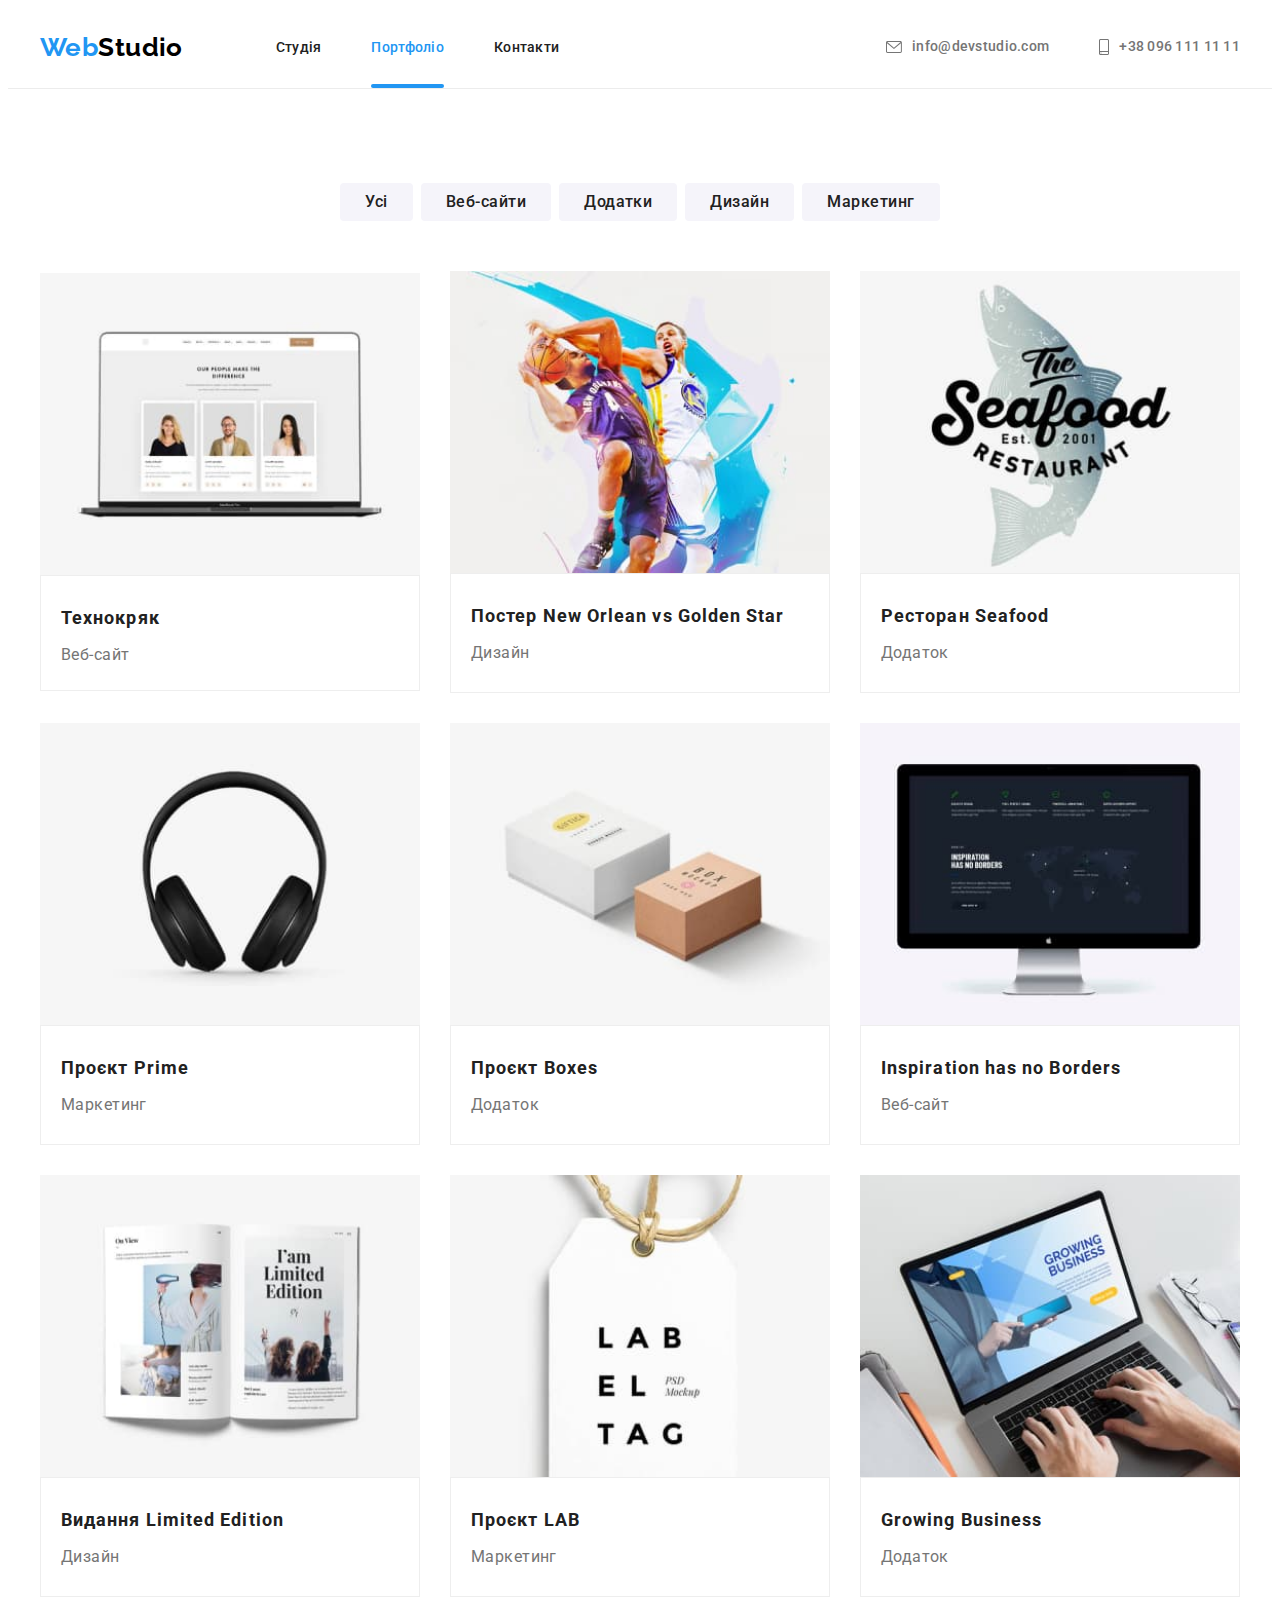
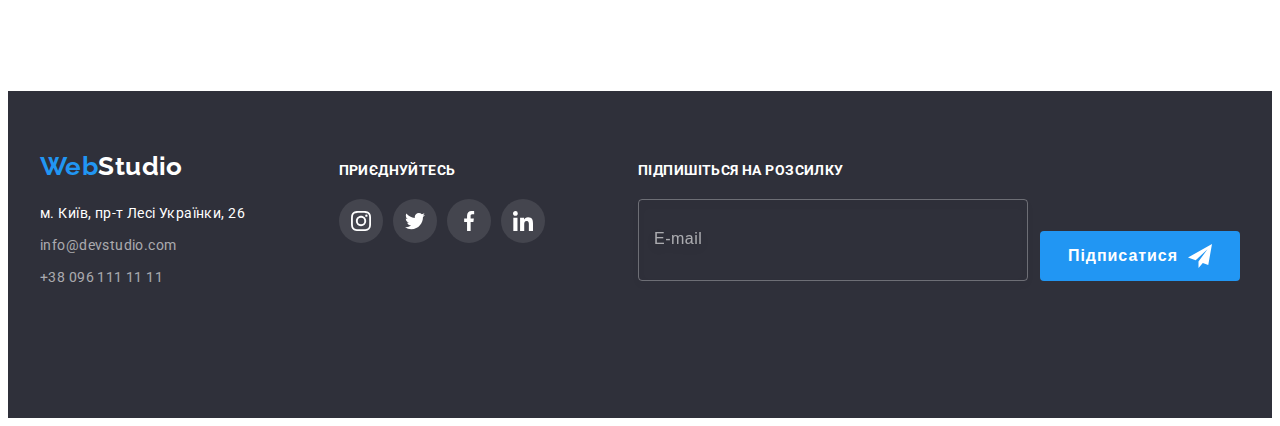
==== commit 85ae76fd: "адаптивна верстка" ====
--- a/portfolio.html
+++ b/portfolio.html
@@ -73,65 +73,67 @@
         <div class="mob-menu is-hidden" data-menu>
           <div class="mob-menu__top">
             <button type="button" class="mob-close" data-menu-close>
-            <svg class="mob-close__icon" width="40" height="40">
-              <use href="./img/symbol-defs.svg#icon-mob-menu-close"></use>
-            </svg>
-          </button>
-          <ul class="mob-menu__list list">
-            <li class="mob-menu__item">
-              <a class="mob-menu__link link " href="./index.html"
-                >Студія</a
-              >
-            </li>
-            <li class="mob-menu__item">
-              <a class="mob-menu__link link mob-menu__link--accent" href="./portfolio.html"
-                >Портфоліо</a
-              >
-            </li>
-            <li class="mob-menu__item">
-              <a class="mob-menu__link link" href="">Контакти</a>
-            </li>
-          </ul>
+              <svg class="mob-close__icon" width="40" height="40">
+                <use href="./img/symbol-defs.svg#icon-mob-menu-close"></use>
+              </svg>
+            </button>
+            <ul class="mob-menu__list list">
+              <li class="mob-menu__item">
+                <a class="mob-menu__link link" href="./index.html">Студія</a>
+              </li>
+              <li class="mob-menu__item">
+                <a
+                  class="mob-menu__link link mob-menu__link--accent"
+                  href="./portfolio.html"
+                  >Портфоліо</a
+                >
+              </li>
+              <li class="mob-menu__item">
+                <a class="mob-menu__link link" href="">Контакти</a>
+              </li>
+            </ul>
           </div>
           <div class="mob-menu__bottom">
             <div class="mob-contacts">
-            <a href="tel:+380961111111" class="mob-contacts__tel link">
-              +38 096 111 11 11
-            </a>
-            <a href="mailto:info@devstudio.com" class="mob-contacts__mail link"
-              >info@devstudio.com
-            </a>
-          </div>
-          <div class="mob-social">
-            <a
-              class="mob-social__link link"
-              href=""
-              target="_blank"
-              rel="noopener noreferrer nofollow"
-              >Instagram</a
-            >
-            <a
-              class="mob-social__link link"
-              href=""
-              target="_blank"
-              rel="noopener noreferrer nofollow"
-              >Twitter</a
-            >
-            <a
-              class="mob-social__link link"
-              href=""
-              target="_blank"
-              rel="noopener noreferrer nofollow"
-              >Facebook</a
-            >
-            <a
-              class="mob-social__link link mob-social__link--margin-not"
-              href=""
-              target="_blank"
-              rel="noopener noreferrer nofollow"
-              >Linkedin</a
-            >
-          </div>
+              <a href="tel:+380961111111" class="mob-contacts__tel link">
+                +38 096 111 11 11
+              </a>
+              <a
+                href="mailto:info@devstudio.com"
+                class="mob-contacts__mail link"
+                >info@devstudio.com
+              </a>
+            </div>
+            <div class="mob-social">
+              <a
+                class="mob-social__link link"
+                href=""
+                target="_blank"
+                rel="noopener noreferrer nofollow"
+                >Instagram</a
+              >
+              <a
+                class="mob-social__link link"
+                href=""
+                target="_blank"
+                rel="noopener noreferrer nofollow"
+                >Twitter</a
+              >
+              <a
+                class="mob-social__link link"
+                href=""
+                target="_blank"
+                rel="noopener noreferrer nofollow"
+                >Facebook</a
+              >
+              <a
+                class="mob-social__link link mob-social__link--margin-not"
+                href=""
+                target="_blank"
+                rel="noopener noreferrer nofollow"
+                >Linkedin</a
+              >
+            </div>
           </div>
         </div>
       </div>
@@ -498,22 +500,22 @@
                   <picture>
                     <source
                       srcset="
-                    ./img/portfolio/portf-8_1x.jpeg 1x,
-                    ./img/portfolio/portf-8_2x.jpeg 2x
-                      "
-                      media="(min-width: 1200px)"
-                    />
-                    <source
-                      srcset="
-                    ./img/portfolio/portf-8_tablet_1x.jpeg 1x,
-                    ./img/portfolio/portf-8_tablet_2x.jpeg 2x
-                      "
-                      media="(min-width: 768px)"
-                    />
-                    <source
-                      srcset="
-                      ./img/portfolio/portf-8_mob_1x.jpeg 1x,
-                      ./img/portfolio/portf-8_mob_2x.jpeg 2x
+                        ./img/portfolio/portf-8_1x.jpeg 1x,
+                        ./img/portfolio/portf-8_2x.jpeg 2x
+                      "
+                      media="(min-width: 1200px)"
+                    />
+                    <source
+                      srcset="
+                        ./img/portfolio/portf-8_tablet_1x.jpeg 1x,
+                        ./img/portfolio/portf-8_tablet_2x.jpeg 2x
+                      "
+                      media="(min-width: 768px)"
+                    />
+                    <source
+                      srcset="
+                        ./img/portfolio/portf-8_mob_1x.jpeg 1x,
+                        ./img/portfolio/portf-8_mob_2x.jpeg 2x
                       "
                       media="(max-width: 767px)"
                     />
--- a/css/main.min.css
+++ b/css/main.min.css
@@ -1 +1 @@
-.visually-hidden{position:absolute;width:1px;height:1px;margin:-1px;border:0;padding:0;white-space:nowrap;-webkit-clip-path:inset(100%);clip-path:inset(100%);clip:rect(0 0 0 0);overflow:hidden}:root{--accent-color: #2196F3;--border-color: #F5F4FA;--bg-gradient: linear-gradient(rgba(47, 48, 58, 0.4), rgba(47, 48, 58, 0.4));--button-color: #2196F3;--command-backgroud: #F5F4FA;--contacts-link: #757575;--first-font-size: 16px;--footer-adresscolor: #FFFFFF;--footer-background: #2F303A;--header-link: #212121;--hero-backgroud: #2F303A;--label-color: #757575;--link-color: #afb1b8;--logo-black: #000000;--logo-blue: #2196F3;--logo-white: #FFFFFF;--main-color: #FFFFFF;--modal-background: #FFFFFF;--second-title-color: #212121;--second-font: "Raleway", "sans-serif";--second-font-size: 14px;--thrid-title-color: #212121;--text-color: #757575;--typical-lh: 1.19}body{font-family:"Roboto","sans-serif";background-color:var(--main-color);letter-spacing:.03em;font-size:14px;color:var(--thrid-title-color)}.container{width:100%;padding-left:15px;padding-right:15px;margin:0 auto}@media screen and (min-width: 480px){.container{width:480px}}@media screen and (min-width: 768px){.container{width:768px}}@media screen and (min-width: 1200px){.container{width:1200px}}.no-scroll{overflow:hidden}p,h1,h2,h3,h4,h5,h6{margin:0}ul,ol{margin:0;padding-left:0}button{cursor:pointer;margin:0}address{font-style:normal}img{display:block;max-width:100%;height:auto}.list{list-style:none}.link{text-decoration:none}.adress__list{line-height:1.71}.adress--top{margin-top:20px}.adress__geolink{color:var(--footer-adresscolor)}.adress__item{margin-bottom:8px}.adress__item:last-child{margin-bottom:60px}.adress__link{color:rgba(255,255,255,.6);transition-property:color;transition-duration:250ms;transition-timing-function:cubic-bezier(0.4, 0, 0.2, 1)}@media screen and (min-width: 1200px){.adress__link:hover,.adress__link:focus{color:var(--accent-color)}}.btn{font-family:inherit;font-style:normal;font-weight:500;font-size:var(--first-font-size);line-height:1.62;text-align:center;letter-spacing:.03em;color:#212121;background-color:var(--border-color);border-radius:4px;border:var(--border-color);transition-property:background-color,box-shadow;transition-duration:250ms;transition-timing-function:cubic-bezier(0.4, 0, 0.2, 1)}.btn:hover,.btn:focus{border:var(--accent-color);background-color:var(--accent-color);color:var(--main-color);box-shadow:0px 1px 1px rgba(0,0,0,.12),0px 4px 4px rgba(0,0,0,.06),1px 4px 6px rgba(0,0,0,.16)}.button{font-weight:700;font-size:var(--first-font-size);line-height:1.88;letter-spacing:.06em;color:var(--main-color);background:var(--button-color);border-radius:4px;border:none;transition-property:background-color;transition-duration:250ms;transition-timing-function:cubic-bezier(0.4, 0, 0.2, 1)}.button:focus,.button:hover{background-color:#188ce8}.button--size-s{padding:10px 0;width:216px}@media screen and (min-width: 1200px){.button--size-s{width:200px}}.button--size-m{padding:10px 0;width:200px}.button--content-position{display:flex;justify-content:center;align-items:center;gap:10px}.check{display:flex;justify-content:center;align-items:center;gap:8px}.check--bottom{margin-bottom:30px}.check__label{margin:0;font-size:7px;line-height:1.2;letter-spacing:.03em;display:flex;align-items:center;position:relative;color:var(--label-color)}@media screen and (min-width: 480px){.check__label{font-size:12px;line-height:1.2}}@media screen and (min-width: 1200px){.check__label{font-size:14px;line-height:1.7}}.check__input{display:inline-block;position:absolute;width:1px;height:1px;margin:-1px;padding:0;border:0;clip:rect(0 0 0 0);overflow:hidden}.check__icon{display:inline-block;width:16px;height:15px;border:2px solid;border-radius:3px;margin-right:8px;position:relative}.check__input:checked+.check__icon{background-color:var(--accent-color);border-color:var(--accent-color)}.check__input:focus+.check__icon{border-color:var(--accent-color)}.check__icon--normal{border-color:#212121;background-color:#fff}.check__point{position:absolute;top:50%;left:50%;transform:translate(-50%, -50%)}.check__link--accent{color:var(--accent-color)}.logo--right{margin-right:93px}.logo{font-family:var(--second-font);font-style:normal;font-weight:700;font-size:24px;line-height:1.17}@media screen and (min-width: 1200px){.logo{font-size:26px;line-height:var(--typical-lh)}}.logo--blue{color:var(--logo-blue)}.logo--black{color:var(--logo-black)}.logo--white{color:var(--logo-white)}.backdrop{position:fixed;top:0;width:100%;height:100%;background-color:rgba(0,0,0,.2);transition:opasity 300ms linear,visibility 300ms linear}.backdrop__modal{position:absolute;top:50%;left:50%;transform:translate(-50%, -50%) scale(1);transition:transform 300ms linear;width:95%;min-height:510px;background:var(--modal-background);box-shadow:0px 1px 3px rgba(0,0,0,.12),0px 1px 1px rgba(0,0,0,.14),0px 2px 1px rgba(0,0,0,.2);border-radius:4px;padding:40px}.backdrop.is-hidden .backdrop__modal{transform:translate(-50%, -50%) scale(0)}@media screen and (min-width: 480px){.backdrop__modal{width:450px;min-height:609px}}@media screen and (min-width: 1200px){.backdrop__modal{width:528px;min-height:581px}}.backdrop__button{position:absolute;top:8px;right:8px;width:30px;height:30px;background:var(--modal-background);border:1px solid rgba(0,0,0,.1);border-radius:50%;display:flex;align-items:center;justify-content:center;padding:0;outline:none}.backdrop__button:focus{fill:var(--accent-color);border-color:var(--accent-color)}.backdrop__button--accent{transition-property:border-color;transition-duration:250ms;transition-timing-function:cubic-bezier(0.4, 0, 0.2, 1)}.backdrop__close{fill:#000}.backdrop__close:hover,.backdrop__close:focus{fill:var(--accent-color)}.backdrop__close--accent{transition-property:fill;transition-duration:250ms;transition-timing-function:cubic-bezier(0.4, 0, 0.2, 1)}.is-hidden{opacity:0;visibility:hidden;pointer-events:none}.form__title{font-size:20px;line-height:1.5;color:var(--second-title-color);width:100%;text-align:center;margin-bottom:12px}@media screen and (min-width: 1200px){.form__title{line-height:1.15}}.form__item{display:flex;flex-direction:column;margin-bottom:10px}.form__item--bottom{margin-bottom:20px}.form__label{font-size:12px;line-height:1.17;letter-spacing:.01em;color:var(--label-color);margin-bottom:4px}.form__input{position:relative}.form__data{width:100%;height:40px;font:inherit;padding:12px 11px 12px 40px;border:1px solid rgba(33,33,33,.2);border-radius:4px;transition-property:border-color,color;transition-duration:250ms;transition-timing-function:cubic-bezier(0.4, 0, 0.2, 1);outline:none}.form__data:focus{border-color:var(--accent-color)}.form__icon{position:absolute;top:50%;left:10px;transform:translateY(-50%);fill:#000}.form__data:focus+.form__icon{fill:var(--accent-color)}.form__item textarea{width:100%;height:120px;padding:12px 16px;outline:none;border:1px solid rgba(33,33,33,.2);border-radius:4px;resize:none;transition-property:border-color;transition-duration:250ms;transition-timing-function:cubic-bezier(0.4, 0, 0.2, 1)}.form__item textarea::-moz-placeholder{font-family:"Roboto";font-style:normal;font-weight:400;font-size:12px;line-height:1.17;letter-spacing:.01em;color:rgba(117,117,117,.5)}.form__item textarea:-ms-input-placeholder{font-family:"Roboto";font-style:normal;font-weight:400;font-size:12px;line-height:1.17;letter-spacing:.01em;color:rgba(117,117,117,.5)}.form__item textarea::placeholder{font-family:"Roboto";font-style:normal;font-weight:400;font-size:12px;line-height:1.17;letter-spacing:.01em;color:rgba(117,117,117,.5)}.form__item textarea:focus{border-color:var(--accent-color)}.form-button{display:flex;flex-direction:column;align-items:center}.section{padding:60px 0}@media screen and (min-width: 1200px){.section{padding:94px 0}}.social-list{display:flex;justify-content:center;gap:10px;margin-bottom:60px}.social-list__icon{fill:currentColor}.social-list__link{width:44px;height:44px;border-radius:50%;display:flex;align-items:center;justify-content:center;transition-property:color,background-color;transition-duration:250ms;transition-timing-function:cubic-bezier(0.4, 0, 0.2, 1)}.social-list__link:focus{background-color:var(--accent-color);color:var(--main-color)}@media screen and (min-width: 1200px){.social-list__link:hover,.social-list__link:focus{background-color:var(--accent-color);color:var(--main-color)}}.social-list__link--theme-s{background-color:var(--main-color);color:var(--link-color)}.social-list__link--theme-m{background-color:rgba(255,255,255,.1);color:var(--main-color)}.title{font-size:28px;line-height:1.18;text-align:center}@media screen and (min-width: 1200px){.title{font-size:36px;line-height:1.17}}.title--theme{color:var(--second-title-color);margin-bottom:30px}@media screen and (min-width: 1200px){.title--theme{margin-bottom:50px}}.advanteges__icon{width:100%;height:120px;background-color:var(--command-backgroud);border-radius:4px;display:flex;justify-content:center;align-items:center;margin-bottom:30px}.advanteges__list{display:flex;flex-wrap:wrap;gap:30px}.advanteges__title{font-size:var(--second-font-size);line-height:1.14;text-transform:uppercase;margin-bottom:10px}.advanteges__item{width:100%}@media screen and (min-width: 768px){.advanteges__item{width:354px}}@media screen and (min-width: 1200px){.advanteges__item{width:270px}}.advanteges__text{line-height:1.71;color:var(--text-color)}.clients__list{display:flex;gap:30px;flex-wrap:wrap;justify-content:center}.clients__icon{fill:currentColor}.clients__link{display:flex;width:210px;height:92px;border:1px solid var(--link-color);border-radius:4px;align-items:center;justify-content:center;color:var(--link-color);transition-property:color,border-color;transition-duration:250ms;transition-timing-function:cubic-bezier(0.4, 0, 0.2, 1)}.clients__link:focus{border-color:var(--accent-color);color:var(--accent-color)}@media screen and (min-width: 768px){.clients__link{width:226px}}@media screen and (min-width: 1200px){.clients__link{width:170px}.clients__link:hover,.clients__link:focus{border-color:var(--accent-color);color:var(--accent-color)}}.command{background-color:var(--command-backgroud)}.command__list{display:flex;flex-direction:column;gap:30px}@media screen and (min-width: 768px){.command__list{flex-direction:row;flex-wrap:wrap}}.command__item{background:var(--main-color);box-shadow:0px 1px 3px rgba(0,0,0,.12),0px 1px 1px rgba(0,0,0,.14),0px 2px 1px rgba(0,0,0,.2);border-radius:0px 0px 4px 4px}@media screen and (min-width: 768px){.command__item{width:calc((100% - 30px)/2)}}@media screen and (min-width: 1200px){.command__item{width:calc((100% - 90px)/4)}}.command__card{padding:30px 0}.command__name{font-weight:500;font-size:var(--first-font-size);line-height:var(--typical-lh);text-align:center;margin-bottom:10px}.command__position{font-size:var(--first-font-size);line-height:1.19;text-align:center;color:var(--text-color);margin-bottom:16px}.header--interval{padding:24px 0 25px}.header__position{display:flex;align-items:center;justify-content:space-between}.header__navigation{display:flex;align-items:center}.header__link{font-weight:500;line-height:1.14;letter-spacing:.02em;color:var(--header-link);transition-property:color;transition-duration:250ms;transition-timing-function:cubic-bezier(0.4, 0, 0.2, 1)}@media screen and (min-width: 768px){.header__link:focus{color:var(--accent-color)}}@media screen and (min-width: 1200px){.header__link:hover{color:var(--accent-color)}}.header__item{position:relative}.header__list .header__link.current{color:var(--accent-color)}.header__list .header__link.current::after{position:absolute;bottom:-32px;content:"";display:block;width:100%;height:4px;background:var(--accent-color);border-radius:2px}.header__list{display:none}@media screen and (min-width: 768px){.header__list{width:281px;display:flex;gap:50px}}.header-contacts__link{font-weight:500;line-height:1.14;letter-spacing:.02em;color:var(--contacts-link);display:flex;align-items:center;transition-property:color;transition-duration:250ms;transition-timing-function:cubic-bezier(0.4, 0, 0.2, 1)}@media screen and (min-width: 1200px){.header-contacts__link:hover,.header-contacts__link:focus{color:var(--accent-color)}}.header-contacts__icon{margin-right:10px;fill:currentColor}.header-contacts{display:none}@media screen and (min-width: 768px){.header-contacts{display:flex;gap:10px;margin-left:auto;flex-direction:column}}@media screen and (min-width: 1200px){.header-contacts{gap:50px;flex-direction:row}}.header--bottomline{border-bottom:1px solid #ececec}.mob-open{background-color:var(--main-color);border:none}@media screen and (min-width: 768px){.mob-open{display:none}}.mob-container{width:100%;margin:0 auto}.mob-menu{position:fixed;top:0;background-color:var(--main-color);width:100vw;height:100vh;padding:48px 40px;height:100%;display:flex;flex-direction:column;justify-content:space-between;overflow:auto;z-index:1}.mob-close{position:absolute;top:10px;right:15px;background-color:rgba(0,0,0,0);border:none;fill:#000}.mob-close:hover,.mob-close:focus{fill:var(--accent-color)}.mob-menu__link.mob-menu__link--accent{color:var(--accent-color)}.mob-menu__item{margin-bottom:32px}.mob-menu__link{font-family:"Roboto";font-style:normal;font-weight:500;font-size:40px;line-height:1.18;letter-spacing:.02em;color:var(--header-link)}.mob-contacts{margin-bottom:64px}.mob-contacts__tel{display:block;font-family:"Roboto";font-style:normal;font-weight:500;font-size:34px;line-height:1.18;letter-spacing:.02em;color:var(--accent-color);margin-bottom:32px}.mob-contacts__mail{display:block;font-family:"Roboto";font-style:normal;font-weight:500;font-size:24px;line-height:.02em;letter-spacing:1.17;color:var(--text-color)}.mob-social__link{font-family:"Roboto";font-style:normal;font-weight:500;font-size:18px;line-height:1.2;letter-spacing:.02em;color:var(--accent-color);margin-right:10px}.mob-social__link--margin-not{margin-right:0}.hero{background-color:var(--hero-backgroud);padding:118px 0;text-align:center;background-repeat:no-repeat;background-position:center;background-size:cover;max-width:100%;margin:0 auto;background-image:var(--bg-gradient),url(../img/hero/hero_mob_1x.jpeg)}@media(min-device-pixel-ratio: 2),(-webkit-min-device-pixel-ratio: 2),(min-resolution: 192dpi),(min-resolution: 2dppx){.hero{background-image:var(--bg-gradient),url(../img/hero/hero_mob_2x.jpeg)}}@media screen and (min-width: 768px){.hero{background-image:var(--bg-gradient),url(../img/hero/hero_tablet_1x.jpeg)}}@media screen and (min-width: 768px)and (min-device-pixel-ratio: 2),screen and (min-width: 768px)and (-webkit-min-device-pixel-ratio: 2),screen and (min-width: 768px)and (min-resolution: 192dpi),screen and (min-width: 768px)and (min-resolution: 2dppx){.hero{background-image:var(--bg-gradient),url(../img/hero/hero_tablet_2x.jpeg)}}@media screen and (min-width: 1200px){.hero{max-width:1600px;padding:200px 0;background-image:var(--bg-gradient),url(../img/hero/hero_1x.jpeg)}}@media screen and (min-width: 1200px)and (min-device-pixel-ratio: 2),screen and (min-width: 1200px)and (-webkit-min-device-pixel-ratio: 2),screen and (min-width: 1200px)and (min-resolution: 192dpi),screen and (min-width: 1200px)and (min-resolution: 2dppx){.hero{background-image:var(--bg-gradient),url(../img/hero/hero_2x.jpeg)}}.hero__title{font-weight:900;font-size:18px;line-height:2;text-align:center;letter-spacing:.06em;text-transform:uppercase;color:var(--main-color);box-sizing:border-box;margin:0 auto 30px;width:300px}@media screen and (min-width: 480px){.hero__title{font-size:26px;line-height:1.62;width:360px}}@media screen and (min-width: 1200px){.hero__title{width:696px;font-size:44px;line-height:1.36}}.footer{background:var(--footer-background);padding:60px 0}.footer__title{font-family:"Roboto";font-style:normal;font-weight:700;font-size:var(--second-font-size);line-height:1.14;letter-spacing:.03em;text-transform:uppercase;color:var(--main-color);margin-bottom:20px}.footer__position{display:flex;flex-direction:column;align-items:center;text-align:center}@media screen and (min-width: 768px){.footer__position{flex-direction:row;align-items:baseline;flex-wrap:wrap;justify-content:space-around}}@media screen and (min-width: 1200px){.footer__position{align-items:baseline;justify-content:space-between;text-align:start}}.footer__form--position{display:flex;flex-direction:column;align-items:center;gap:20px}@media screen and (min-width: 1200px){.footer__form--position{flex-direction:row;align-items:flex-end;gap:12px}}.footer__label{font-weight:700;line-height:1.14;text-transform:uppercase;color:var(--footer-adresscolor);width:207px;display:block;margin:0 auto 20px}@media screen and (min-width: 1200px){.footer__label{margin:0 0 20px}}.footer__form input{color:var(--main-color);width:300px;height:50px;border:1px solid rgba(255,255,255,.3);filter:drop-shadow(0px 4px 4px rgba(0, 0, 0, 0.15));border-radius:4px;background-color:rgba(0,0,0,0);padding:15px;margin:0}.footer__form input::-moz-placeholder{font-weight:400;font-size:16px;line-height:1.25px;letter-spacing:.03em;color:rgba(255,255,255,.6)}.footer__form input:-ms-input-placeholder{font-weight:400;font-size:16px;line-height:1.25px;letter-spacing:.03em;color:rgba(255,255,255,.6)}.footer__form input::placeholder{font-weight:400;font-size:16px;line-height:1.25px;letter-spacing:.03em;color:rgba(255,255,255,.6)}@media screen and (min-width: 480px){.footer__form input{width:450px}}@media screen and (min-width: 1200px){.footer__form input{width:358px}}.button-list{display:flex;flex-wrap:wrap;gap:8px;margin-bottom:30px}@media screen and (min-width: 480px){.button-list{gap:15px 8px;margin-bottom:40px}}@media screen and (min-width: 768px){.button-list{justify-content:center;margin-bottom:30px;gap:8px}}@media screen and (min-width: 1200px){.button-list{margin-bottom:50px}}.button-title{padding:6px 15px}@media screen and (min-width: 480px){.button-title{padding:6px 22px}.button-title:first-child{padding:6px 25px}}.galery-list{display:flex;flex-direction:column;align-items:center;gap:30px}@media screen and (min-width: 768px){.galery-list{flex-wrap:wrap;flex-direction:row}}.galery-card{border:1px solid #eee;padding:24px 20px}.galery-card--bottom{padding-bottom:20px}@media screen and (min-width: 768px){.galery-card--bottom{padding-bottom:56px}}@media screen and (min-width: 1200px){.galery-card--bottom{padding-bottom:20px}}.galery-title{font-size:18px;line-height:2;letter-spacing:.06em;color:var(--thrid-title-color);margin-bottom:4px}@media screen and (min-width: 768px){.galery-item{width:calc((100% - 30px)/2)}}@media screen and (min-width: 1200px){.galery-item{width:calc((100% - 60px)/3)}}.galery-link{display:block;transition-property:box-shadow;transition-duration:250ms;transition-timing-function:cubic-bezier(0.4, 0, 0.2, 1)}.galery-link:hover{box-shadow:0px 1px 1px rgba(0,0,0,.12),0px 4px 4px rgba(0,0,0,.06),1px 4px 6px rgba(0,0,0,.16)}.galery-text{font-size:var(--first-font-size);line-height:1.88;color:var(--text-color)}.galery-image{position:relative;overflow:hidden}.galery-overlay{position:absolute;width:100%;height:100%;bottom:0;right:0;transform:translateY(100%);transition-property:transform;transition-duration:250ms;transition-timing-function:cubic-bezier(0.4, 0, 0.2, 1);overflow:auto}.galery-link:hover .galery-overlay{transform:translateY(0)}@media screen and (min-width: 768px){.galery-overlay{overflow:hidden}}.galery-overlay-content{font-size:18px;line-height:1.56;letter-spacing:.03em;color:var(--main-color);padding:77px 24px;background:rgba(33,150,243,.9)}@media screen and (min-width: 768px){.galery-overlay-content{padding:63px 24px}}.work{padding:0 0 94px}@media screen and (max-width: 1199px){.work{display:none}}.work__list{display:flex;gap:30px}.work__item{position:relative;width:calc((100% - 60px)/3)}.work__name{position:absolute;bottom:0px;font-style:normal;font-weight:700;font-size:var(--second-font-size);line-height:1.14;text-align:center;letter-spacing:.03em;text-transform:uppercase;width:100%;padding:27px 0}.work__name--theme{color:var(--main-color);background-color:rgba(47,48,58,.8)}/*# sourceMappingURL=main.min.css.map */+.visually-hidden{position:absolute;width:1px;height:1px;margin:-1px;border:0;padding:0;white-space:nowrap;-webkit-clip-path:inset(100%);clip-path:inset(100%);clip:rect(0 0 0 0);overflow:hidden}:root{--accent-color: #2196F3;--border-color: #F5F4FA;--bg-gradient: linear-gradient(rgba(47, 48, 58, 0.4), rgba(47, 48, 58, 0.4));--button-color: #2196F3;--command-backgroud: #F5F4FA;--contacts-link: #757575;--first-font-size: 16px;--footer-adresscolor: #FFFFFF;--footer-background: #2F303A;--header-link: #212121;--hero-backgroud: #2F303A;--label-color: #757575;--link-color: #afb1b8;--logo-black: #000000;--logo-blue: #2196F3;--logo-white: #FFFFFF;--main-color: #FFFFFF;--modal-background: #FFFFFF;--second-title-color: #212121;--second-font: "Raleway", "sans-serif";--second-font-size: 14px;--thrid-title-color: #212121;--text-color: #757575;--typical-lh: 1.19}body{font-family:"Roboto","sans-serif";background-color:var(--main-color);letter-spacing:.03em;font-size:14px;color:var(--thrid-title-color)}.container{width:100%;padding-left:15px;padding-right:15px;margin:0 auto}@media screen and (min-width: 480px){.container{width:480px}}@media screen and (min-width: 768px){.container{width:768px}}@media screen and (min-width: 1200px){.container{width:1200px}}.no-scroll{overflow:hidden}p,h1,h2,h3,h4,h5,h6{margin:0}ul,ol{margin:0;padding-left:0}button{cursor:pointer;margin:0}address{font-style:normal}img{display:block;max-width:100%;height:auto}.list{list-style:none}.link{text-decoration:none}.adress__list{line-height:1.71}.adress--top{margin-top:20px}.adress__geolink{color:var(--footer-adresscolor)}.adress__item{margin-bottom:8px}.adress__link{color:rgba(255,255,255,.6);transition-property:color;transition-duration:250ms;transition-timing-function:cubic-bezier(0.4, 0, 0.2, 1)}@media screen and (min-width: 1200px){.adress__link:hover,.adress__link:focus{color:var(--accent-color)}}.btn{font-family:inherit;font-style:normal;font-weight:500;font-size:var(--first-font-size);line-height:1.62;text-align:center;letter-spacing:.03em;color:#212121;background-color:var(--border-color);border-radius:4px;border:var(--border-color);transition-property:background-color,box-shadow;transition-duration:250ms;transition-timing-function:cubic-bezier(0.4, 0, 0.2, 1)}.btn:hover,.btn:focus{border:var(--accent-color);background-color:var(--accent-color);color:var(--main-color);box-shadow:0px 1px 1px rgba(0,0,0,.12),0px 4px 4px rgba(0,0,0,.06),1px 4px 6px rgba(0,0,0,.16)}.button{font-weight:700;font-size:var(--first-font-size);line-height:1.88;letter-spacing:.06em;color:var(--main-color);background:var(--button-color);border-radius:4px;border:none;transition-property:background-color;transition-duration:250ms;transition-timing-function:cubic-bezier(0.4, 0, 0.2, 1)}.button:focus,.button:hover{background-color:#188ce8}.button--size-s{padding:10px 0;width:216px}@media screen and (min-width: 1200px){.button--size-s{width:200px}}.button--size-m{padding:10px 0;width:200px}.button--content-position{display:flex;justify-content:center;align-items:center;gap:10px}.check{display:flex;justify-content:center;align-items:center;gap:8px}.check--bottom{margin-bottom:30px}.check__label{margin:0;font-size:7px;line-height:1.2;letter-spacing:.03em;display:flex;align-items:center;position:relative;color:var(--label-color)}@media screen and (min-width: 480px){.check__label{font-size:12px;line-height:1.2}}@media screen and (min-width: 1200px){.check__label{font-size:14px;line-height:1.7}}.check__input{display:inline-block;position:absolute;width:1px;height:1px;margin:-1px;padding:0;border:0;clip:rect(0 0 0 0);overflow:hidden}.check__icon{display:inline-block;width:16px;height:15px;border:2px solid;border-radius:3px;margin-right:8px;position:relative}.check__input:checked+.check__icon{background-color:var(--accent-color);border-color:var(--accent-color)}.check__input:focus+.check__icon{border-color:var(--accent-color)}.check__icon--normal{border-color:#212121;background-color:#fff}.check__point{position:absolute;top:50%;left:50%;transform:translate(-50%, -50%)}.check__link--accent{color:var(--accent-color)}.logo--right{margin-right:93px}.logo{font-family:var(--second-font);font-style:normal;font-weight:700;font-size:24px;line-height:1.17}@media screen and (min-width: 1200px){.logo{font-size:26px;line-height:var(--typical-lh)}}.logo--blue{color:var(--logo-blue)}.logo--black{color:var(--logo-black)}.logo--white{color:var(--logo-white)}.backdrop{position:fixed;top:0;width:100%;height:100%;background-color:rgba(0,0,0,.2);transition:opasity 300ms linear,visibility 300ms linear}.backdrop__modal{position:absolute;top:50%;left:50%;transform:translate(-50%, -50%) scale(1);transition:transform 300ms linear;width:95%;min-height:510px;background:var(--modal-background);box-shadow:0px 1px 3px rgba(0,0,0,.12),0px 1px 1px rgba(0,0,0,.14),0px 2px 1px rgba(0,0,0,.2);border-radius:4px;padding:40px}.backdrop.is-hidden .backdrop__modal{transform:translate(-50%, -50%) scale(0)}@media screen and (min-width: 480px){.backdrop__modal{width:450px;min-height:609px}}@media screen and (min-width: 1200px){.backdrop__modal{width:528px;min-height:581px}}.backdrop__button{position:absolute;top:8px;right:8px;width:30px;height:30px;background:var(--modal-background);border:1px solid rgba(0,0,0,.1);border-radius:50%;display:flex;align-items:center;justify-content:center;padding:0;outline:none}.backdrop__button:focus{fill:var(--accent-color);border-color:var(--accent-color)}.backdrop__button--accent{transition-property:border-color;transition-duration:250ms;transition-timing-function:cubic-bezier(0.4, 0, 0.2, 1)}.backdrop__close{fill:#000}.backdrop__close:hover,.backdrop__close:focus{fill:var(--accent-color)}.backdrop__close--accent{transition-property:fill;transition-duration:250ms;transition-timing-function:cubic-bezier(0.4, 0, 0.2, 1)}.is-hidden{opacity:0;visibility:hidden;pointer-events:none}.form__title{font-size:20px;line-height:1.5;color:var(--second-title-color);width:100%;text-align:center;margin-bottom:12px}@media screen and (min-width: 1200px){.form__title{line-height:1.15}}.form__item{display:flex;flex-direction:column;margin-bottom:10px}.form__item--bottom{margin-bottom:20px}.form__label{font-size:12px;line-height:1.17;letter-spacing:.01em;color:var(--label-color);margin-bottom:4px}.form__input{position:relative}.form__data{width:100%;height:40px;font:inherit;padding:12px 11px 12px 40px;border:1px solid rgba(33,33,33,.2);border-radius:4px;transition-property:border-color,color;transition-duration:250ms;transition-timing-function:cubic-bezier(0.4, 0, 0.2, 1);outline:none}.form__data:focus{border-color:var(--accent-color)}.form__icon{position:absolute;top:50%;left:10px;transform:translateY(-50%);fill:#000}.form__data:focus+.form__icon{fill:var(--accent-color)}.form__item textarea{width:100%;height:120px;padding:12px 16px;outline:none;border:1px solid rgba(33,33,33,.2);border-radius:4px;resize:none;transition-property:border-color;transition-duration:250ms;transition-timing-function:cubic-bezier(0.4, 0, 0.2, 1)}.form__item textarea::-moz-placeholder{font-family:"Roboto";font-style:normal;font-weight:400;font-size:12px;line-height:1.17;letter-spacing:.01em;color:rgba(117,117,117,.5)}.form__item textarea:-ms-input-placeholder{font-family:"Roboto";font-style:normal;font-weight:400;font-size:12px;line-height:1.17;letter-spacing:.01em;color:rgba(117,117,117,.5)}.form__item textarea::placeholder{font-family:"Roboto";font-style:normal;font-weight:400;font-size:12px;line-height:1.17;letter-spacing:.01em;color:rgba(117,117,117,.5)}.form__item textarea:focus{border-color:var(--accent-color)}.form-button{display:flex;flex-direction:column;align-items:center}.section{padding:60px 0}@media screen and (min-width: 1200px){.section{padding:94px 0}}.social-list{display:flex;justify-content:center;gap:10px}.social-list__icon{fill:currentColor}.social-list__link{width:44px;height:44px;border-radius:50%;display:flex;align-items:center;justify-content:center;transition-property:color,background-color;transition-duration:250ms;transition-timing-function:cubic-bezier(0.4, 0, 0.2, 1)}.social-list__link:focus{background-color:var(--accent-color);color:var(--main-color)}@media screen and (min-width: 1200px){.social-list__link:hover,.social-list__link:focus{background-color:var(--accent-color);color:var(--main-color)}}.social-list__link--theme-s{background-color:var(--main-color);color:var(--link-color)}.social-list__link--theme-m{background-color:rgba(255,255,255,.1);color:var(--main-color)}.title{font-size:28px;line-height:1.18;text-align:center}@media screen and (min-width: 1200px){.title{font-size:36px;line-height:1.17}}.title--theme{color:var(--second-title-color);margin-bottom:30px}@media screen and (min-width: 1200px){.title--theme{margin-bottom:50px}}.advanteges__icon{width:100%;height:120px;background-color:var(--command-backgroud);border-radius:4px;display:flex;justify-content:center;align-items:center;margin-bottom:30px}.advanteges__list{display:flex;flex-wrap:wrap;gap:30px}.advanteges__title{font-size:var(--second-font-size);line-height:1.14;text-transform:uppercase;margin-bottom:10px}.advanteges__item{width:100%}@media screen and (min-width: 768px){.advanteges__item{width:354px}}@media screen and (min-width: 1200px){.advanteges__item{width:270px}}.advanteges__text{line-height:1.71;color:var(--text-color)}.clients__list{display:flex;gap:30px;flex-wrap:wrap;justify-content:center}.clients__icon{fill:currentColor}.clients__link{display:flex;width:210px;height:92px;border:1px solid var(--link-color);border-radius:4px;align-items:center;justify-content:center;color:var(--link-color);transition-property:color,border-color;transition-duration:250ms;transition-timing-function:cubic-bezier(0.4, 0, 0.2, 1)}.clients__link:focus{border-color:var(--accent-color);color:var(--accent-color)}@media screen and (min-width: 768px){.clients__link{width:226px}}@media screen and (min-width: 1200px){.clients__link{width:170px}.clients__link:hover,.clients__link:focus{border-color:var(--accent-color);color:var(--accent-color)}}.command{background-color:var(--command-backgroud)}.command__list{display:flex;flex-direction:column;gap:30px}@media screen and (min-width: 768px){.command__list{flex-direction:row;flex-wrap:wrap}}.command__item{background:var(--main-color);box-shadow:0px 1px 3px rgba(0,0,0,.12),0px 1px 1px rgba(0,0,0,.14),0px 2px 1px rgba(0,0,0,.2);border-radius:0px 0px 4px 4px}@media screen and (min-width: 768px){.command__item{width:calc((100% - 30px)/2)}}@media screen and (min-width: 1200px){.command__item{width:calc((100% - 90px)/4)}}.command__card{padding:30px 0}.command__name{font-weight:500;font-size:var(--first-font-size);line-height:var(--typical-lh);text-align:center;margin-bottom:10px}.command__position{font-size:var(--first-font-size);line-height:1.19;text-align:center;color:var(--text-color);margin-bottom:16px}.header--interval{padding:24px 0 25px}.header__position{display:flex;align-items:center;justify-content:space-between}.header__navigation{display:flex;align-items:center}.header__link{font-weight:500;line-height:1.14;letter-spacing:.02em;color:var(--header-link);transition-property:color;transition-duration:250ms;transition-timing-function:cubic-bezier(0.4, 0, 0.2, 1)}@media screen and (min-width: 768px){.header__link:focus{color:var(--accent-color)}}@media screen and (min-width: 1200px){.header__link:hover{color:var(--accent-color)}}.header__item{position:relative}.header__list .header__link.current{color:var(--accent-color)}.header__list .header__link.current::after{position:absolute;bottom:-32px;content:"";display:block;width:100%;height:4px;background:var(--accent-color);border-radius:2px}.header__list{display:none}@media screen and (min-width: 768px){.header__list{width:281px;display:flex;gap:50px}}.header-contacts__link{font-weight:500;line-height:1.14;letter-spacing:.02em;color:var(--contacts-link);display:flex;align-items:center;transition-property:color;transition-duration:250ms;transition-timing-function:cubic-bezier(0.4, 0, 0.2, 1)}@media screen and (min-width: 1200px){.header-contacts__link:hover,.header-contacts__link:focus{color:var(--accent-color)}}.header-contacts__icon{margin-right:10px;fill:currentColor}.header-contacts{display:none}@media screen and (min-width: 768px){.header-contacts{display:flex;gap:10px;margin-left:auto;flex-direction:column}}@media screen and (min-width: 1200px){.header-contacts{gap:50px;flex-direction:row}}.header--bottomline{border-bottom:1px solid #ececec}.mob-open{background-color:var(--main-color);border:none}@media screen and (min-width: 768px){.mob-open{display:none}}.mob-container{width:100%;margin:0 auto}.mob-menu{position:fixed;top:0;background-color:var(--main-color);width:100vw;height:100vh;padding:48px 40px;height:100%;display:flex;flex-direction:column;justify-content:space-between;overflow:auto;z-index:1}.mob-close{position:absolute;top:10px;right:15px;background-color:rgba(0,0,0,0);border:none;fill:#000}.mob-close:hover,.mob-close:focus{fill:var(--accent-color)}.mob-menu__link.mob-menu__link--accent{color:var(--accent-color)}.mob-menu__item{margin-bottom:32px}.mob-menu__link{font-family:"Roboto";font-style:normal;font-weight:500;font-size:40px;line-height:1.18;letter-spacing:.02em;color:var(--header-link)}.mob-contacts{margin-bottom:64px}.mob-contacts__tel{display:block;font-family:"Roboto";font-style:normal;font-weight:500;font-size:26px;line-height:1.18;letter-spacing:.02em;color:var(--accent-color);margin-bottom:32px}@media screen and (min-width: 480px){.mob-contacts__tel{font-size:34px}}.mob-contacts__mail{display:block;font-family:"Roboto";font-style:normal;font-weight:500;font-size:24px;line-height:.02em;letter-spacing:1.17;color:var(--text-color)}.mob-social{display:flex;flex-wrap:wrap;gap:45px}@media screen and (min-width: 480px){.mob-social{gap:20px}}.mob-social__link{font-family:"Roboto";font-style:normal;font-weight:500;font-size:18px;line-height:1.2;letter-spacing:.02em;color:var(--accent-color)}@media screen and (min-width: 480px){.mob-social__link{position:relative}.mob-social__link:not(:first-child)::before{content:"";position:absolute;height:22px;border:1px solid rgba(33,33,33,.2);left:-10px;display:block}}.mob-social__link--margin-not{margin-right:0}.hero{background-color:var(--hero-backgroud);padding:118px 0;text-align:center;background-repeat:no-repeat;background-position:center;background-size:cover;max-width:100%;margin:0 auto;background-image:var(--bg-gradient),url(../img/hero/hero_mob_1x.jpeg)}@media(min-device-pixel-ratio: 2),(-webkit-min-device-pixel-ratio: 2),(min-resolution: 192dpi),(min-resolution: 2dppx){.hero{background-image:var(--bg-gradient),url(../img/hero/hero_mob_2x.jpeg)}}@media screen and (min-width: 768px){.hero{background-image:var(--bg-gradient),url(../img/hero/hero_tablet_1x.jpeg)}}@media screen and (min-width: 768px)and (min-device-pixel-ratio: 2),screen and (min-width: 768px)and (-webkit-min-device-pixel-ratio: 2),screen and (min-width: 768px)and (min-resolution: 192dpi),screen and (min-width: 768px)and (min-resolution: 2dppx){.hero{background-image:var(--bg-gradient),url(../img/hero/hero_tablet_2x.jpeg)}}@media screen and (min-width: 1200px){.hero{max-width:1600px;padding:200px 0;background-image:var(--bg-gradient),url(../img/hero/hero_1x.jpeg)}}@media screen and (min-width: 1200px)and (min-device-pixel-ratio: 2),screen and (min-width: 1200px)and (-webkit-min-device-pixel-ratio: 2),screen and (min-width: 1200px)and (min-resolution: 192dpi),screen and (min-width: 1200px)and (min-resolution: 2dppx){.hero{background-image:var(--bg-gradient),url(../img/hero/hero_2x.jpeg)}}.hero__title{font-weight:900;font-size:18px;line-height:2;text-align:center;letter-spacing:.06em;text-transform:uppercase;color:var(--main-color);box-sizing:border-box;margin:0 auto 30px;width:300px}@media screen and (min-width: 480px){.hero__title{font-size:26px;line-height:1.62;width:360px}}@media screen and (min-width: 1200px){.hero__title{width:696px;font-size:44px;line-height:1.36}}.footer{background:var(--footer-background);padding:60px 0}.footer__content{margin-bottom:60px}.footer__social{margin-bottom:60px}.footer__title{font-family:"Roboto";font-style:normal;font-weight:700;font-size:var(--second-font-size);line-height:1.14;letter-spacing:.03em;text-transform:uppercase;color:var(--main-color);margin-bottom:20px}.footer__position{display:flex;flex-direction:column;align-items:center;text-align:center}@media screen and (min-width: 768px){.footer__position{flex-direction:row;align-items:baseline;flex-wrap:wrap;justify-content:space-around}}@media screen and (min-width: 1200px){.footer__position{align-items:baseline;justify-content:space-between;text-align:start}}.footer__form--position{display:flex;flex-direction:column;align-items:center;gap:20px}@media screen and (min-width: 1200px){.footer__form--position{flex-direction:row;align-items:flex-end;gap:12px}}.footer__label{font-weight:700;line-height:1.14;text-transform:uppercase;color:var(--footer-adresscolor);width:207px;display:block;margin:0 auto 20px}@media screen and (min-width: 1200px){.footer__label{margin:0 0 20px}}.footer__form input{color:var(--main-color);width:300px;height:50px;border:1px solid rgba(255,255,255,.3);filter:drop-shadow(0px 4px 4px rgba(0, 0, 0, 0.15));border-radius:4px;background-color:rgba(0,0,0,0);padding:15px;margin:0}.footer__form input::-moz-placeholder{font-weight:400;font-size:16px;line-height:1.25px;letter-spacing:.03em;color:rgba(255,255,255,.6)}.footer__form input:-ms-input-placeholder{font-weight:400;font-size:16px;line-height:1.25px;letter-spacing:.03em;color:rgba(255,255,255,.6)}.footer__form input::placeholder{font-weight:400;font-size:16px;line-height:1.25px;letter-spacing:.03em;color:rgba(255,255,255,.6)}@media screen and (min-width: 480px){.footer__form input{width:450px}}@media screen and (min-width: 1200px){.footer__form input{width:358px}}.button-list{display:flex;flex-wrap:wrap;gap:8px;margin-bottom:30px}@media screen and (min-width: 480px){.button-list{gap:15px 8px;margin-bottom:40px}}@media screen and (min-width: 768px){.button-list{justify-content:center;margin-bottom:30px;gap:8px}}@media screen and (min-width: 1200px){.button-list{margin-bottom:50px}}.button-title{padding:6px 15px}@media screen and (min-width: 480px){.button-title{padding:6px 22px}.button-title:first-child{padding:6px 25px}}.galery-list{display:flex;flex-direction:column;align-items:center;gap:30px}@media screen and (min-width: 768px){.galery-list{flex-wrap:wrap;flex-direction:row}}.galery-card{border:1px solid #eee;padding:24px 20px}.galery-card--bottom{padding-bottom:20px}@media screen and (min-width: 768px){.galery-card--bottom{padding-bottom:56px}}@media screen and (min-width: 1200px){.galery-card--bottom{padding-bottom:20px}}.galery-title{font-size:18px;line-height:2;letter-spacing:.06em;color:var(--thrid-title-color);margin-bottom:4px}@media screen and (min-width: 768px){.galery-item{width:calc((100% - 30px)/2)}}@media screen and (min-width: 1200px){.galery-item{width:calc((100% - 60px)/3)}}.galery-link{display:block;transition-property:box-shadow;transition-duration:250ms;transition-timing-function:cubic-bezier(0.4, 0, 0.2, 1)}.galery-link:hover{box-shadow:0px 1px 1px rgba(0,0,0,.12),0px 4px 4px rgba(0,0,0,.06),1px 4px 6px rgba(0,0,0,.16)}.galery-text{font-size:var(--first-font-size);line-height:1.88;color:var(--text-color)}.galery-image{position:relative;overflow:hidden}.galery-overlay{position:absolute;width:100%;height:100%;bottom:0;right:0;transform:translateY(100%);transition-property:transform;transition-duration:250ms;transition-timing-function:cubic-bezier(0.4, 0, 0.2, 1);overflow:auto}.galery-link:hover .galery-overlay{transform:translateY(0)}@media screen and (min-width: 768px){.galery-overlay{overflow:hidden}}.galery-overlay-content{font-size:18px;line-height:1.56;letter-spacing:.03em;color:var(--main-color);padding:77px 24px;background:rgba(33,150,243,.9)}@media screen and (min-width: 768px){.galery-overlay-content{padding:63px 24px}}.work{padding:0 0 94px}@media screen and (max-width: 1199px){.work{display:none}}.work__list{display:flex;gap:30px}.work__item{position:relative;width:calc((100% - 60px)/3)}.work__name{position:absolute;bottom:0px;font-style:normal;font-weight:700;font-size:var(--second-font-size);line-height:1.14;text-align:center;letter-spacing:.03em;text-transform:uppercase;width:100%;padding:27px 0}.work__name--theme{color:var(--main-color);background-color:rgba(47,48,58,.8)}/*# sourceMappingURL=main.min.css.map */